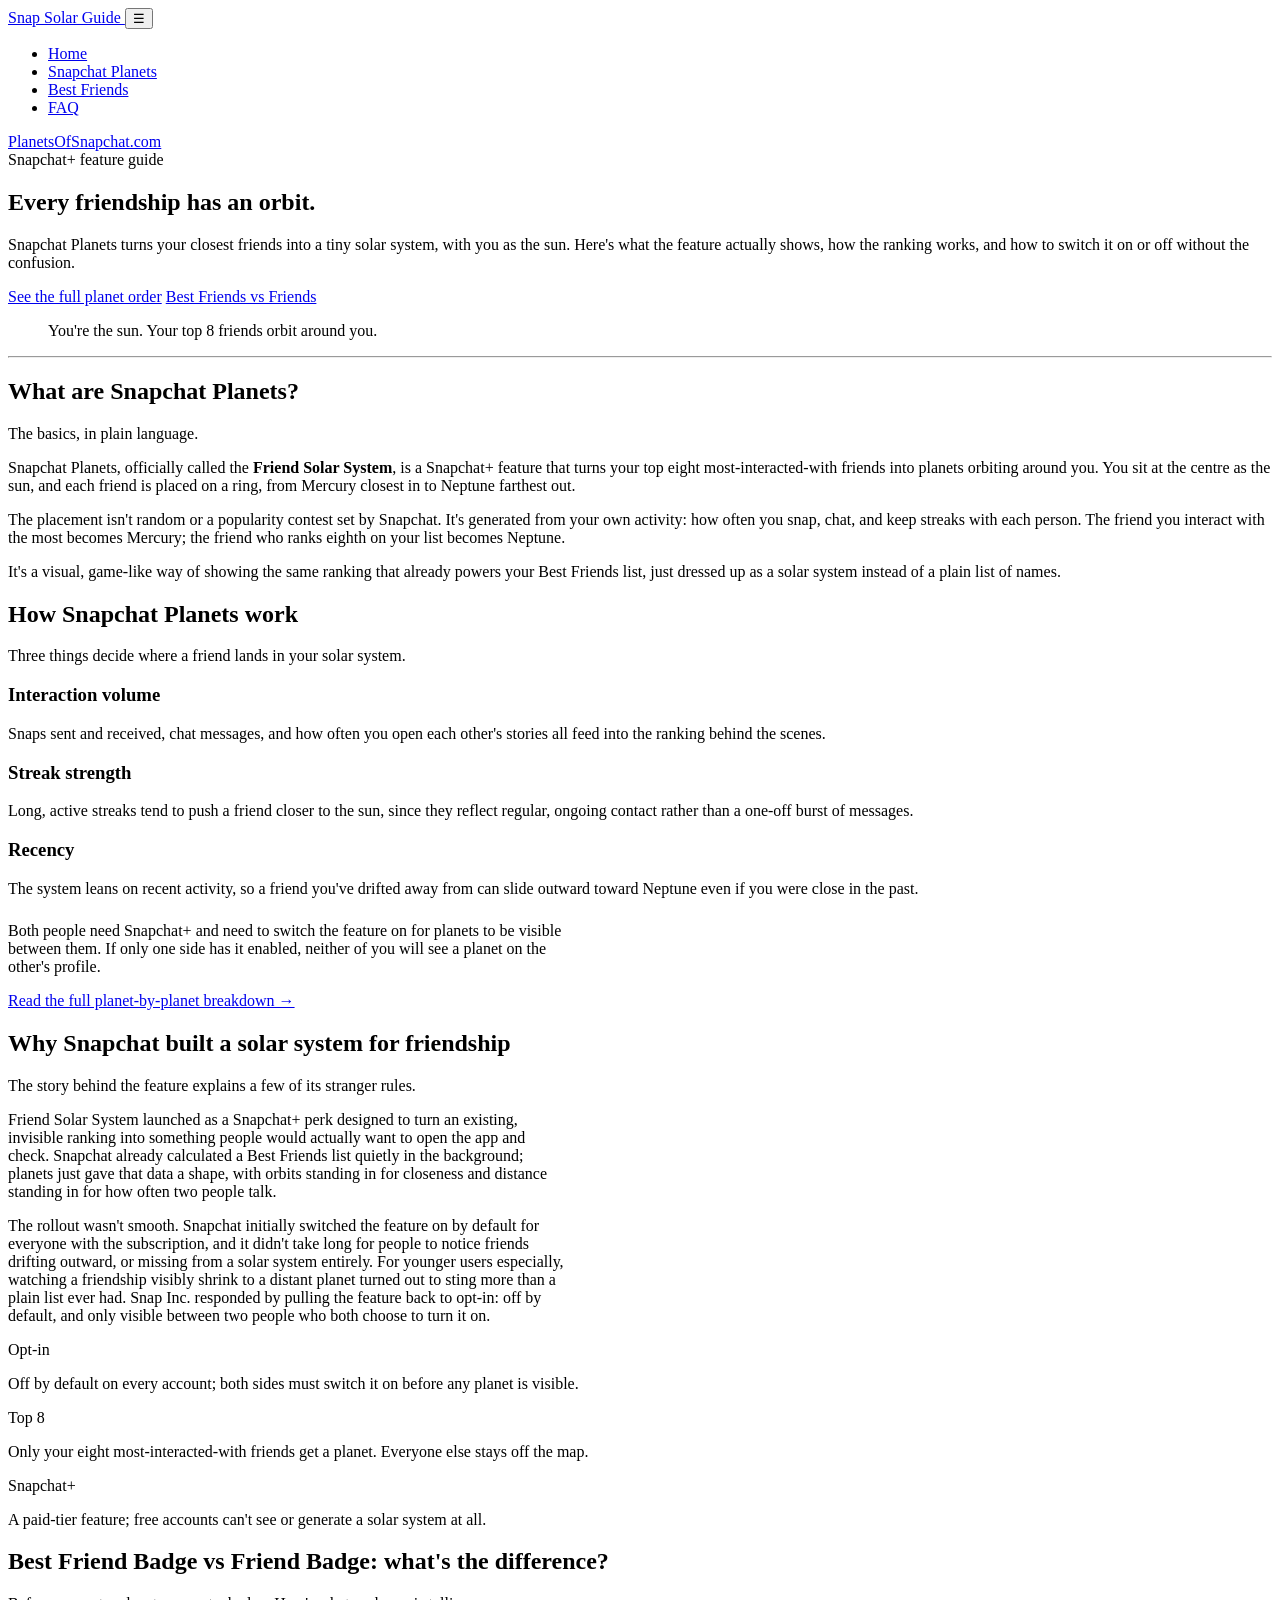
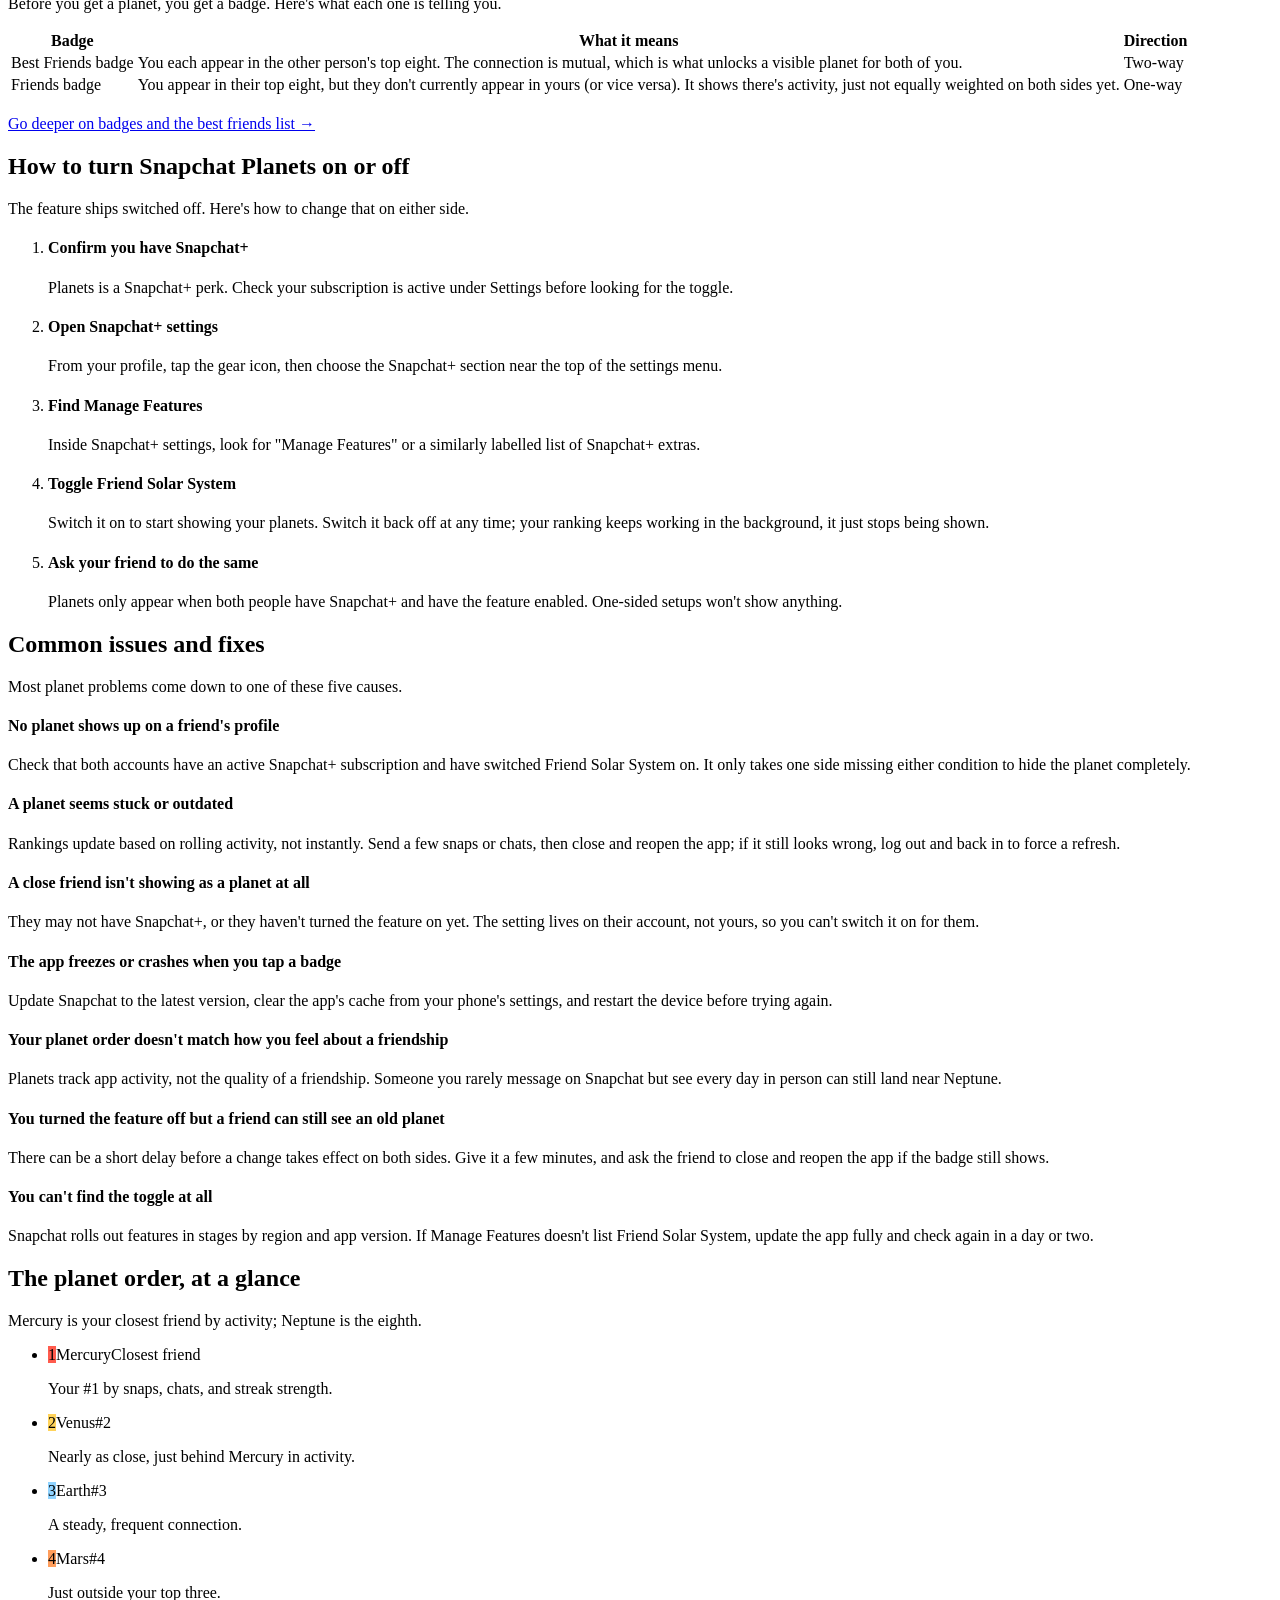
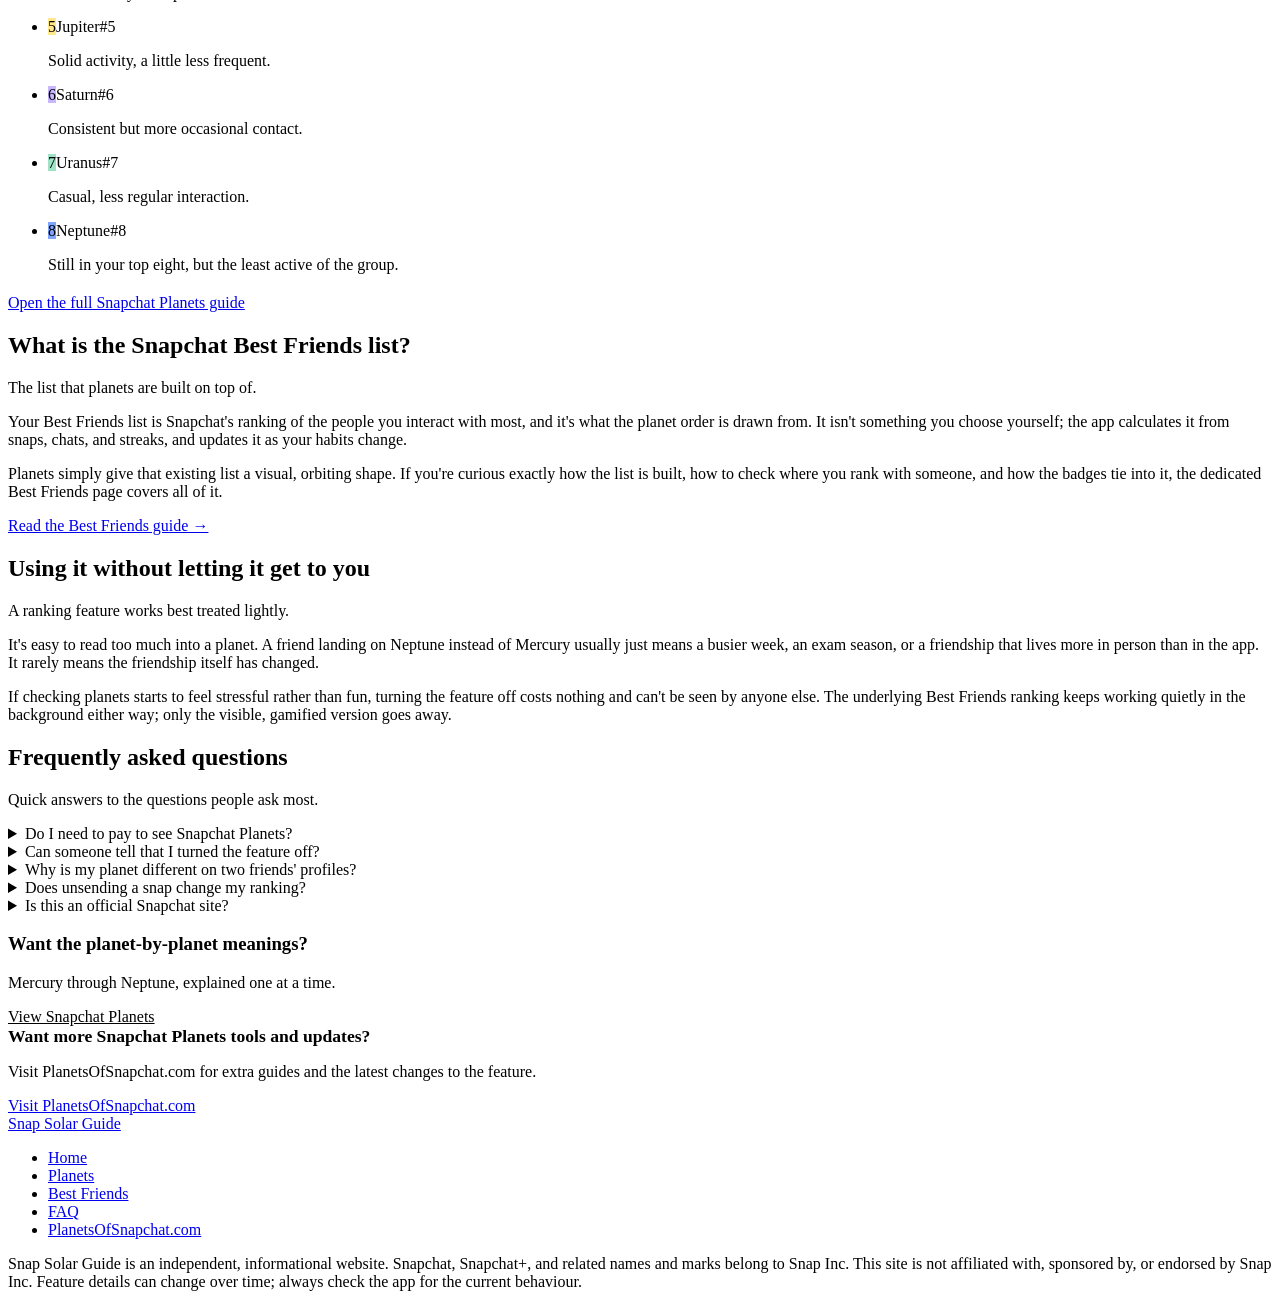
==== index.html @ f70069e1 "Add files via upload" ====
<!DOCTYPE html>
<html lang="en">
<head>
<meta charset="UTF-8">
<meta name="viewport" content="width=device-width, initial-scale=1.0">
<title>Snapchat Planets Explained — Order, Meaning &amp; How the Friend Solar System Works</title>
<meta name="description" content="A plain-language guide to Snapchat Planets: what the Friend Solar System is, how the planet order works, Best Friend vs Friend badges, and how to turn it on or off.">
<link rel="icon" href="data:,">
<link rel="preconnect" href="https://fonts.googleapis.com">
<link href="https://fonts.googleapis.com/css2?family=Baloo+2:wght@500;600;700;800&family=Inter:wght@400;500;600;700&display=swap" rel="stylesheet">
<link rel="stylesheet" href="css/style.css">
</head>
<body>

<header class="site-header">
  <nav class="nav">
    <a class="brand" href="index.html">
      <span class="brand-mark" aria-hidden="true"></span>
      Snap Solar Guide
    </a>
    <button class="nav-toggle" aria-label="Toggle navigation menu" aria-expanded="false">☰</button>
    <ul class="nav-links">
      <li><a href="index.html">Home</a></li>
      <li><a href="planets.html">Snapchat Planets</a></li>
      <li><a href="best-friends.html">Best Friends</a></li>
      <li><a href="index.html#faq">FAQ</a></li>
    </ul>
    <a class="site-link-pill" href="http://planetsofsnapchat.com/" target="_blank" rel="noopener">PlanetsOfSnapchat.com</a>
  </nav>
</header>

<main>

  <!-- HERO -->
  <section class="hero">
    <div class="wrap">
      <div>
        <span class="eyebrow-tag">Snapchat+ feature guide</span>
        <h1>Every friendship has an orbit.</h1>
        <p class="lede">Snapchat Planets turns your closest friends into a tiny solar system, with you as the sun. Here's what the feature actually shows, how the ranking works, and how to switch it on or off without the confusion.</p>
        <div class="hero-ctas">
          <a class="btn btn-primary" href="planets.html">See the full planet order</a>
          <a class="btn btn-ghost" href="best-friends.html">Best Friends vs Friends</a>
        </div>
      </div>
      <figure class="orbit-stage" aria-hidden="true">
        <div class="sun"></div>
        <div class="orbit-ring" style="width:30%; height:30%; animation-duration:6s;"><span class="planet" style="background:#ff5b4d; color:#ff5b4d;"></span></div>
        <div class="orbit-ring" style="width:41%; height:41%; animation-duration:8s;"><span class="planet" style="background:#ffd35b; color:#ffd35b;"></span></div>
        <div class="orbit-ring" style="width:52%; height:52%; animation-duration:11s;"><span class="planet" style="background:#8fd3ff; color:#8fd3ff;"></span></div>
        <div class="orbit-ring" style="width:63%; height:63%; animation-duration:14s;"><span class="planet" style="background:#ff9d5b; color:#ff9d5b;"></span></div>
        <div class="orbit-ring" style="width:74%; height:74%; animation-duration:17s;"><span class="planet" style="background:#ffe98a; color:#ffe98a;"></span></div>
        <div class="orbit-ring" style="width:85%; height:85%; animation-duration:20s;"><span class="planet" style="background:#c8b6ff; color:#c8b6ff;"></span></div>
        <div class="orbit-ring" style="width:94%; height:94%; animation-duration:23s;"><span class="planet" style="background:#9fe3c6; color:#9fe3c6;"></span></div>
        <div class="orbit-ring" style="width:100%; height:100%; animation-duration:26s;"><span class="planet" style="background:#7fa6ff; color:#7fa6ff;"></span></div>
        <figcaption>You're the sun. Your top 8 friends orbit around you.</figcaption>
      </figure>
    </div>
  </section>

  <hr class="divider">

  <!-- WHAT ARE SNAPCHAT PLANETS -->
  <section id="what">
    <div class="wrap two-col">
      <div class="section-head">
        <h2>What are Snapchat Planets?</h2>
        <p>The basics, in plain language.</p>
      </div>
      <div>
        <p>Snapchat Planets, officially called the <strong>Friend Solar System</strong>, is a Snapchat+ feature that turns your top eight most-interacted-with friends into planets orbiting around you. You sit at the centre as the sun, and each friend is placed on a ring, from Mercury closest in to Neptune farthest out.</p>
        <p>The placement isn't random or a popularity contest set by Snapchat. It's generated from your own activity: how often you snap, chat, and keep streaks with each person. The friend you interact with the most becomes Mercury; the friend who ranks eighth on your list becomes Neptune.</p>
        <p>It's a visual, game-like way of showing the same ranking that already powers your Best Friends list, just dressed up as a solar system instead of a plain list of names.</p>
      </div>
    </div>
  </section>

  <!-- HOW IT WORKS -->
  <section class="section-alt" id="how">
    <div class="wrap">
      <div class="section-head">
        <h2>How Snapchat Planets work</h2>
        <p>Three things decide where a friend lands in your solar system.</p>
      </div>
      <div class="card-grid">
        <div class="card">
          <h3>Interaction volume</h3>
          <p>Snaps sent and received, chat messages, and how often you open each other's stories all feed into the ranking behind the scenes.</p>
        </div>
        <div class="card">
          <h3>Streak strength</h3>
          <p>Long, active streaks tend to push a friend closer to the sun, since they reflect regular, ongoing contact rather than a one-off burst of messages.</p>
        </div>
        <div class="card">
          <h3>Recency</h3>
          <p>The system leans on recent activity, so a friend you've drifted away from can slide outward toward Neptune even if you were close in the past.</p>
        </div>
      </div>
      <p style="margin-top:24px; color:var(--ink-soft); max-width:70ch;">Both people need Snapchat+ and need to switch the feature on for planets to be visible between them. If only one side has it enabled, neither of you will see a planet on the other's profile.</p>
      <p><a class="btn btn-ghost" href="planets.html">Read the full planet-by-planet breakdown →</a></p>
    </div>
  </section>

  <!-- WHY IT EXISTS — dark section -->
  <section class="section-dark" id="why">
    <div class="wrap">
      <div class="section-head">
        <h2>Why Snapchat built a solar system for friendship</h2>
        <p>The story behind the feature explains a few of its stranger rules.</p>
      </div>
      <p style="max-width:70ch;">Friend Solar System launched as a Snapchat+ perk designed to turn an existing, invisible ranking into something people would actually want to open the app and check. Snapchat already calculated a Best Friends list quietly in the background; planets just gave that data a shape, with orbits standing in for closeness and distance standing in for how often two people talk.</p>
      <p style="max-width:70ch;">The rollout wasn't smooth. Snapchat initially switched the feature on by default for everyone with the subscription, and it didn't take long for people to notice friends drifting outward, or missing from a solar system entirely. For younger users especially, watching a friendship visibly shrink to a distant planet turned out to sting more than a plain list ever had. Snap Inc. responded by pulling the feature back to opt-in: off by default, and only visible between two people who both choose to turn it on.</p>
      <div class="stat-row">
        <div class="stat"><span class="stat-num">Opt-in</span><p>Off by default on every account; both sides must switch it on before any planet is visible.</p></div>
        <div class="stat"><span class="stat-num">Top 8</span><p>Only your eight most-interacted-with friends get a planet. Everyone else stays off the map.</p></div>
        <div class="stat"><span class="stat-num">Snapchat+</span><p>A paid-tier feature; free accounts can't see or generate a solar system at all.</p></div>
      </div>
    </div>
  </section>

  <!-- BEST FRIEND BADGE VS FRIEND BADGE -->
  <section id="badges">
    <div class="wrap">
      <div class="section-head">
        <h2>Best Friend Badge vs Friend Badge: what's the difference?</h2>
        <p>Before you get a planet, you get a badge. Here's what each one is telling you.</p>
      </div>
      <table class="badge-compare">
        <thead>
          <tr>
            <th>Badge</th>
            <th>What it means</th>
            <th>Direction</th>
          </tr>
        </thead>
        <tbody>
          <tr>
            <td>Best Friends badge</td>
            <td>You each appear in the other person's top eight. The connection is mutual, which is what unlocks a visible planet for both of you.</td>
            <td>Two-way</td>
          </tr>
          <tr>
            <td>Friends badge</td>
            <td>You appear in their top eight, but they don't currently appear in yours (or vice versa). It shows there's activity, just not equally weighted on both sides yet.</td>
            <td>One-way</td>
          </tr>
        </tbody>
      </table>
      <p style="margin-top:18px;"><a class="btn btn-ghost" href="best-friends.html">Go deeper on badges and the best friends list →</a></p>
    </div>
  </section>

  <!-- ENABLE / DISABLE -->
  <section class="section-alt" id="enable-disable">
    <div class="wrap">
      <div class="section-head">
        <h2>How to turn Snapchat Planets on or off</h2>
        <p>The feature ships switched off. Here's how to change that on either side.</p>
      </div>
      <ol class="steps">
        <li>
          <div>
            <h4>Confirm you have Snapchat+</h4>
            <p>Planets is a Snapchat+ perk. Check your subscription is active under Settings before looking for the toggle.</p>
          </div>
        </li>
        <li>
          <div>
            <h4>Open Snapchat+ settings</h4>
            <p>From your profile, tap the gear icon, then choose the Snapchat+ section near the top of the settings menu.</p>
          </div>
        </li>
        <li>
          <div>
            <h4>Find Manage Features</h4>
            <p>Inside Snapchat+ settings, look for "Manage Features" or a similarly labelled list of Snapchat+ extras.</p>
          </div>
        </li>
        <li>
          <div>
            <h4>Toggle Friend Solar System</h4>
            <p>Switch it on to start showing your planets. Switch it back off at any time; your ranking keeps working in the background, it just stops being shown.</p>
          </div>
        </li>
        <li>
          <div>
            <h4>Ask your friend to do the same</h4>
            <p>Planets only appear when both people have Snapchat+ and have the feature enabled. One-sided setups won't show anything.</p>
          </div>
        </li>
      </ol>
    </div>
  </section>

  <!-- COMMON ISSUES -->
  <section id="issues">
    <div class="wrap">
      <div class="section-head">
        <h2>Common issues and fixes</h2>
        <p>Most planet problems come down to one of these five causes.</p>
      </div>
      <div class="issue">
        <h4>No planet shows up on a friend's profile</h4>
        <p>Check that both accounts have an active Snapchat+ subscription and have switched Friend Solar System on. It only takes one side missing either condition to hide the planet completely.</p>
      </div>
      <div class="issue">
        <h4>A planet seems stuck or outdated</h4>
        <p>Rankings update based on rolling activity, not instantly. Send a few snaps or chats, then close and reopen the app; if it still looks wrong, log out and back in to force a refresh.</p>
      </div>
      <div class="issue">
        <h4>A close friend isn't showing as a planet at all</h4>
        <p>They may not have Snapchat+, or they haven't turned the feature on yet. The setting lives on their account, not yours, so you can't switch it on for them.</p>
      </div>
      <div class="issue">
        <h4>The app freezes or crashes when you tap a badge</h4>
        <p>Update Snapchat to the latest version, clear the app's cache from your phone's settings, and restart the device before trying again.</p>
      </div>
      <div class="issue">
        <h4>Your planet order doesn't match how you feel about a friendship</h4>
        <p>Planets track app activity, not the quality of a friendship. Someone you rarely message on Snapchat but see every day in person can still land near Neptune.</p>
      </div>
      <div class="issue">
        <h4>You turned the feature off but a friend can still see an old planet</h4>
        <p>There can be a short delay before a change takes effect on both sides. Give it a few minutes, and ask the friend to close and reopen the app if the badge still shows.</p>
      </div>
      <div class="issue">
        <h4>You can't find the toggle at all</h4>
        <p>Snapchat rolls out features in stages by region and app version. If Manage Features doesn't list Friend Solar System, update the app fully and check again in a day or two.</p>
      </div>
    </div>
  </section>

  <!-- QUICK PLANET ORDER -->
  <section class="section-alt" id="order">
    <div class="wrap">
      <div class="section-head">
        <h2>The planet order, at a glance</h2>
        <p>Mercury is your closest friend by activity; Neptune is the eighth.</p>
      </div>
      <ul class="orbit-list">
        <li><span class="planet-dot" style="background:#ff5b4d;">1</span><span class="planet-name">Mercury<span>Closest friend</span></span><p class="planet-text">Your #1 by snaps, chats, and streak strength.</p></li>
        <li><span class="planet-dot" style="background:#ffd35b;">2</span><span class="planet-name">Venus<span>#2</span></span><p class="planet-text">Nearly as close, just behind Mercury in activity.</p></li>
        <li><span class="planet-dot" style="background:#8fd3ff;">3</span><span class="planet-name">Earth<span>#3</span></span><p class="planet-text">A steady, frequent connection.</p></li>
        <li><span class="planet-dot" style="background:#ff9d5b;">4</span><span class="planet-name">Mars<span>#4</span></span><p class="planet-text">Just outside your top three.</p></li>
        <li><span class="planet-dot" style="background:#ffe98a;">5</span><span class="planet-name">Jupiter<span>#5</span></span><p class="planet-text">Solid activity, a little less frequent.</p></li>
        <li><span class="planet-dot" style="background:#c8b6ff;">6</span><span class="planet-name">Saturn<span>#6</span></span><p class="planet-text">Consistent but more occasional contact.</p></li>
        <li><span class="planet-dot" style="background:#9fe3c6;">7</span><span class="planet-name">Uranus<span>#7</span></span><p class="planet-text">Casual, less regular interaction.</p></li>
        <li><span class="planet-dot" style="background:#7fa6ff;">8</span><span class="planet-name">Neptune<span>#8</span></span><p class="planet-text">Still in your top eight, but the least active of the group.</p></li>
      </ul>
      <p style="margin-top:20px;"><a class="btn btn-primary" href="planets.html">Open the full Snapchat Planets guide</a></p>
    </div>
  </section>

  <!-- BEST FRIENDS LIST -->
  <section id="best-friends-list">
    <div class="wrap two-col">
      <div class="section-head">
        <h2>What is the Snapchat Best Friends list?</h2>
        <p>The list that planets are built on top of.</p>
      </div>
      <div>
        <p>Your Best Friends list is Snapchat's ranking of the people you interact with most, and it's what the planet order is drawn from. It isn't something you choose yourself; the app calculates it from snaps, chats, and streaks, and updates it as your habits change.</p>
        <p>Planets simply give that existing list a visual, orbiting shape. If you're curious exactly how the list is built, how to check where you rank with someone, and how the badges tie into it, the dedicated Best Friends page covers all of it.</p>
        <p><a class="btn btn-ghost" href="best-friends.html">Read the Best Friends guide →</a></p>
      </div>
    </div>
  </section>

  <!-- PRIVACY & WELLBEING — dark section -->
  <section class="section-dark" id="wellbeing">
    <div class="wrap two-col">
      <div class="section-head">
        <h2>Using it without letting it get to you</h2>
        <p>A ranking feature works best treated lightly.</p>
      </div>
      <div>
        <p>It's easy to read too much into a planet. A friend landing on Neptune instead of Mercury usually just means a busier week, an exam season, or a friendship that lives more in person than in the app. It rarely means the friendship itself has changed.</p>
        <p>If checking planets starts to feel stressful rather than fun, turning the feature off costs nothing and can't be seen by anyone else. The underlying Best Friends ranking keeps working quietly in the background either way; only the visible, gamified version goes away.</p>
      </div>
    </div>
  </section>

  <!-- FAQ -->
  <section class="section-alt" id="faq">
    <div class="wrap">
      <div class="section-head">
        <h2>Frequently asked questions</h2>
        <p>Quick answers to the questions people ask most.</p>
      </div>
      <div class="faq">
        <details>
          <summary>Do I need to pay to see Snapchat Planets?</summary>
          <p>Yes. Friend Solar System is part of Snapchat+, the paid subscription tier, and both people in a friendship need it active to see each other's planets.</p>
        </details>
        <details>
          <summary>Can someone tell that I turned the feature off?</summary>
          <p>No. Switching Friend Solar System off simply stops planets from being shown; it doesn't send a notification to anyone.</p>
        </details>
        <details>
          <summary>Why is my planet different on two friends' profiles?</summary>
          <p>Each person has their own solar system based on their own interactions. You might be Mercury to one friend and Saturn to another, depending on how much you interact with each of them individually.</p>
        </details>
        <details>
          <summary>Does unsending a snap change my ranking?</summary>
          <p>The activity behind the scenes is based on genuine interaction over time, so occasional deletions have little effect on a well-established ranking.</p>
        </details>
        <details>
          <summary>Is this an official Snapchat site?</summary>
          <p>No. This is an independent, informational guide and isn't affiliated with or endorsed by Snap Inc.</p>
        </details>
      </div>
    </div>
  </section>

  <!-- CTA -->
  <section id="cta">
    <div class="wrap">
      <div class="cta-band">
        <div>
          <h3>Want the planet-by-planet meanings?</h3>
          <p>Mercury through Neptune, explained one at a time.</p>
        </div>
        <a class="btn" style="background:var(--ink); color:var(--white); border-color:var(--ink);" href="planets.html">View Snapchat Planets</a>
      </div>
    </div>
  </section>

  <!-- EXTERNAL SITE -->
  <section class="section-dark" id="more">
    <div class="wrap">
      <div class="external-callout">
        <div>
          <h3 style="margin:0 0 6px; font-size:1.1rem;">Want more Snapchat Planets tools and updates?</h3>
          <p>Visit PlanetsOfSnapchat.com for extra guides and the latest changes to the feature.</p>
        </div>
        <a class="btn-external" href="http://planetsofsnapchat.com/" target="_blank" rel="noopener">Visit PlanetsOfSnapchat.com</a>
      </div>
    </div>
  </section>

</main>

<footer class="site-footer">
  <div class="wrap">
    <div class="footer-grid">
      <a class="brand" href="index.html">
        <span class="brand-mark" aria-hidden="true"></span>
        Snap Solar Guide
      </a>
      <nav aria-label="Footer">
        <ul>
          <li><a href="index.html">Home</a></li>
          <li><a href="planets.html">Planets</a></li>
          <li><a href="best-friends.html">Best Friends</a></li>
          <li><a href="index.html#faq">FAQ</a></li>
          <li><a href="http://planetsofsnapchat.com/" target="_blank" rel="noopener">PlanetsOfSnapchat.com</a></li>
        </ul>
      </nav>
    </div>
    <p class="footer-note">Snap Solar Guide is an independent, informational website. Snapchat, Snapchat+, and related names and marks belong to Snap Inc. This site is not affiliated with, sponsored by, or endorsed by Snap Inc. Feature details can change over time; always check the app for the current behaviour.</p>
  </div>
</footer>

<script src="js/script.js"></script>
</body>
</html>
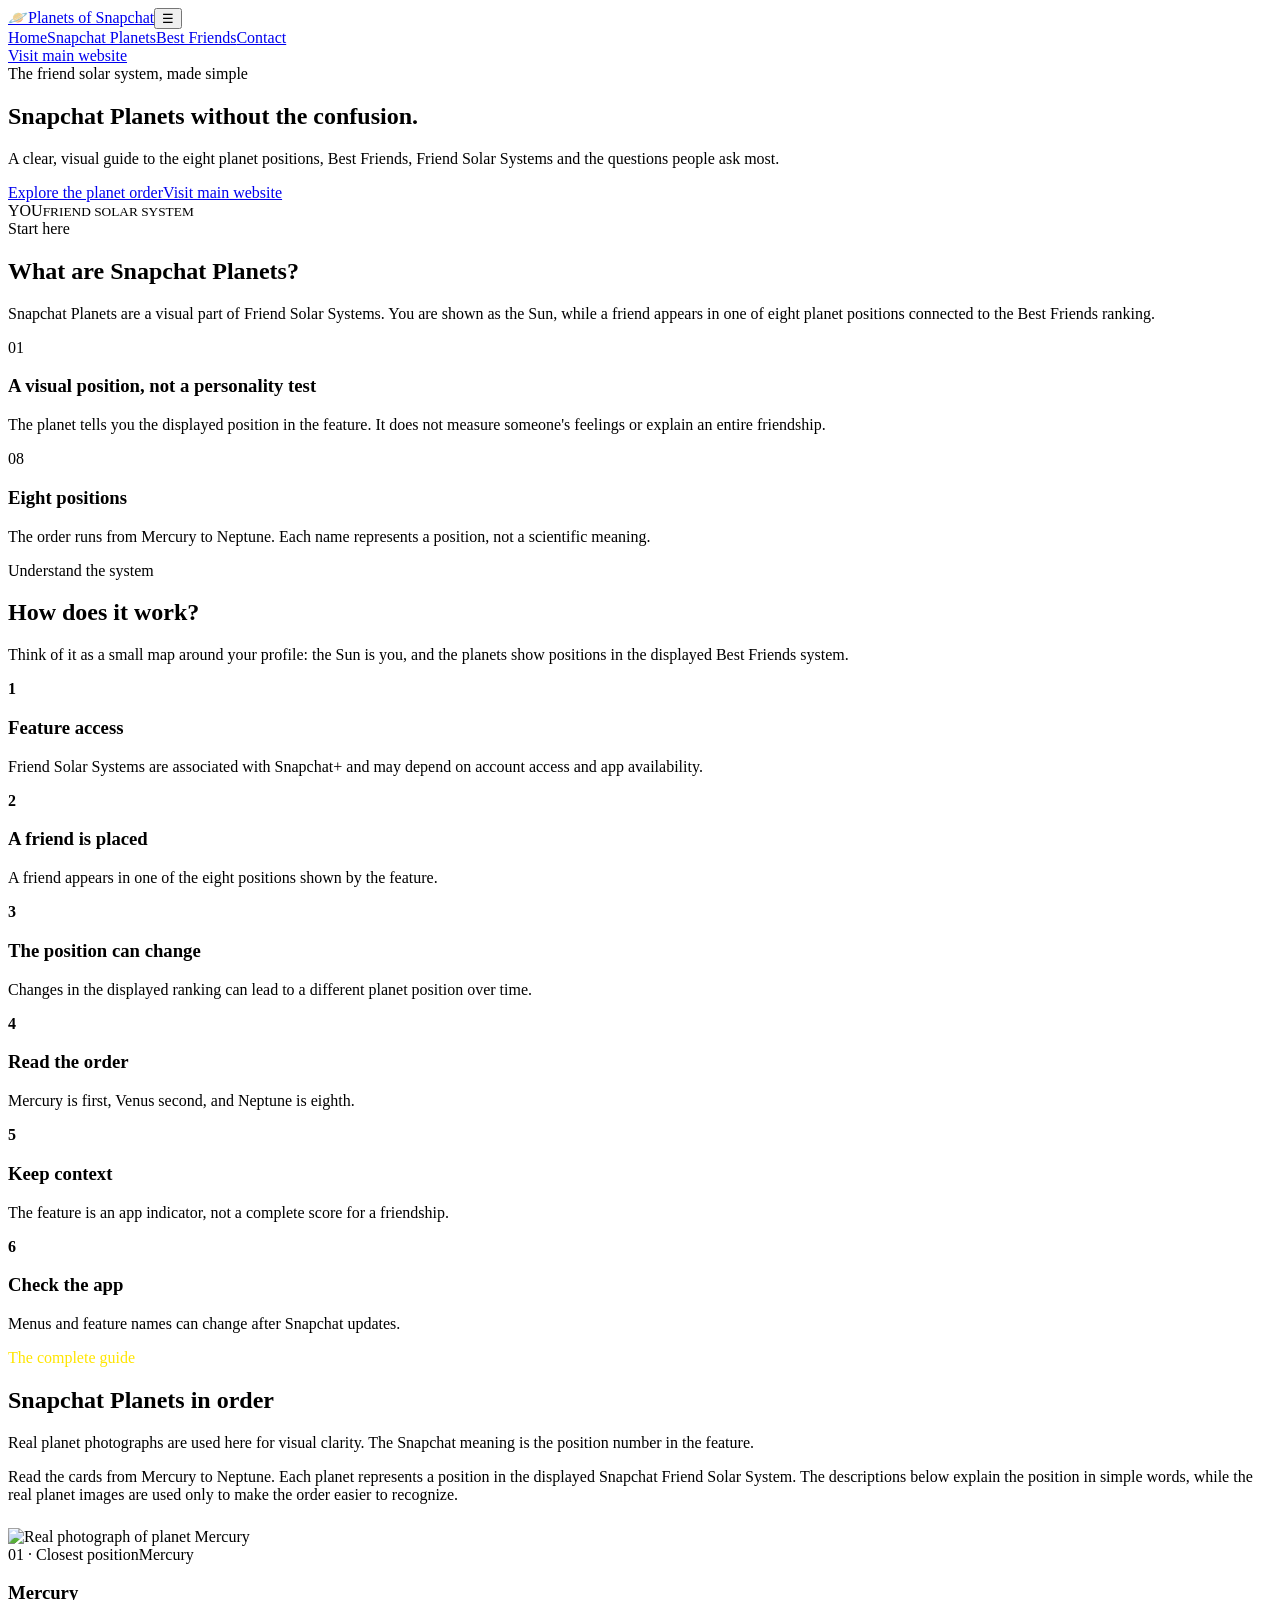
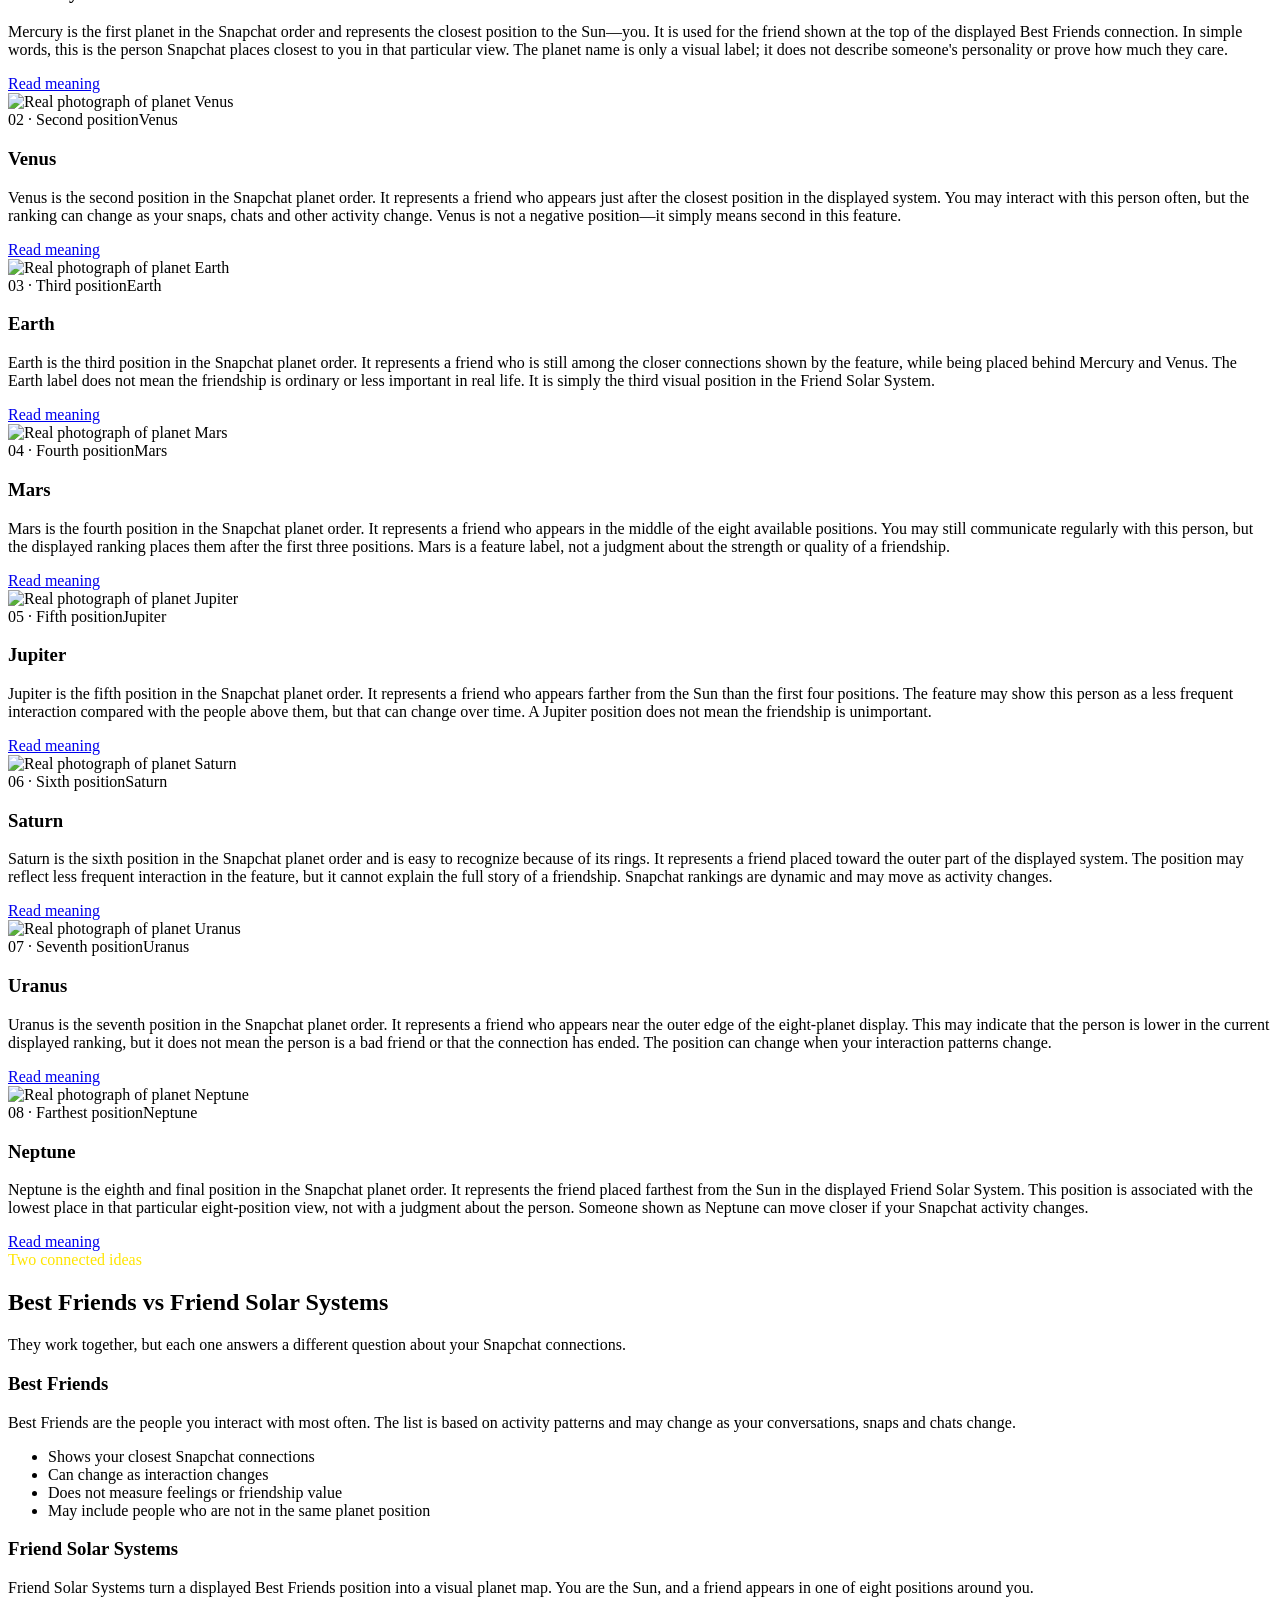
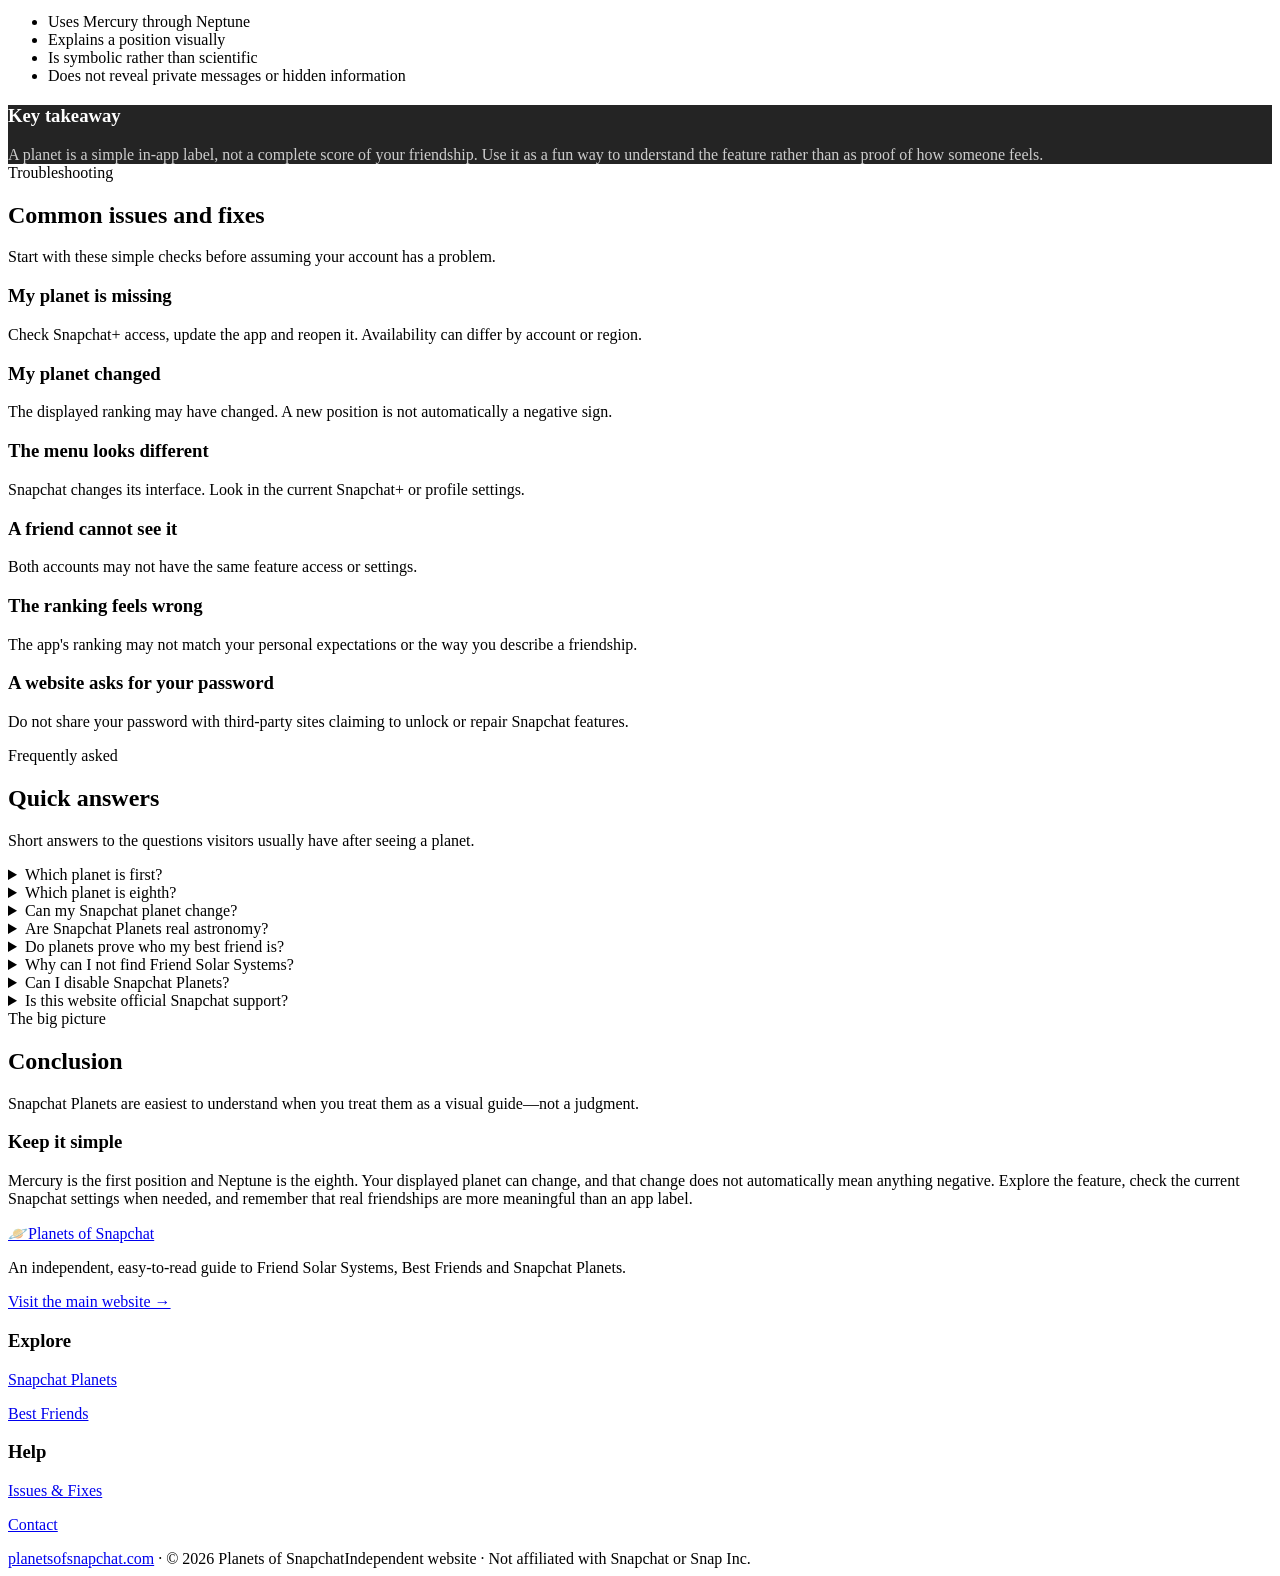
==== commit 165ef411: "Add files via upload" ====
--- a/index.html
+++ b/index.html
@@ -1,366 +1,7 @@
-<!DOCTYPE html>
-<html lang="en">
-<head>
-<meta charset="UTF-8">
-<meta name="viewport" content="width=device-width, initial-scale=1.0">
-<title>Snapchat Planets Explained — Order, Meaning &amp; How the Friend Solar System Works</title>
-<meta name="description" content="A plain-language guide to Snapchat Planets: what the Friend Solar System is, how the planet order works, Best Friend vs Friend badges, and how to turn it on or off.">
-<link rel="icon" href="data:,">
-<link rel="preconnect" href="https://fonts.googleapis.com">
-<link href="https://fonts.googleapis.com/css2?family=Baloo+2:wght@500;600;700;800&family=Inter:wght@400;500;600;700&display=swap" rel="stylesheet">
-<link rel="stylesheet" href="css/style.css">
-</head>
-<body>
-
-<header class="site-header">
-  <nav class="nav">
-    <a class="brand" href="index.html">
-      <span class="brand-mark" aria-hidden="true"></span>
-      Snap Solar Guide
-    </a>
-    <button class="nav-toggle" aria-label="Toggle navigation menu" aria-expanded="false">☰</button>
-    <ul class="nav-links">
-      <li><a href="index.html">Home</a></li>
-      <li><a href="planets.html">Snapchat Planets</a></li>
-      <li><a href="best-friends.html">Best Friends</a></li>
-      <li><a href="index.html#faq">FAQ</a></li>
-    </ul>
-    <a class="site-link-pill" href="http://planetsofsnapchat.com/" target="_blank" rel="noopener">PlanetsOfSnapchat.com</a>
-  </nav>
-</header>
-
-<main>
-
-  <!-- HERO -->
-  <section class="hero">
-    <div class="wrap">
-      <div>
-        <span class="eyebrow-tag">Snapchat+ feature guide</span>
-        <h1>Every friendship has an orbit.</h1>
-        <p class="lede">Snapchat Planets turns your closest friends into a tiny solar system, with you as the sun. Here's what the feature actually shows, how the ranking works, and how to switch it on or off without the confusion.</p>
-        <div class="hero-ctas">
-          <a class="btn btn-primary" href="planets.html">See the full planet order</a>
-          <a class="btn btn-ghost" href="best-friends.html">Best Friends vs Friends</a>
-        </div>
-      </div>
-      <figure class="orbit-stage" aria-hidden="true">
-        <div class="sun"></div>
-        <div class="orbit-ring" style="width:30%; height:30%; animation-duration:6s;"><span class="planet" style="background:#ff5b4d; color:#ff5b4d;"></span></div>
-        <div class="orbit-ring" style="width:41%; height:41%; animation-duration:8s;"><span class="planet" style="background:#ffd35b; color:#ffd35b;"></span></div>
-        <div class="orbit-ring" style="width:52%; height:52%; animation-duration:11s;"><span class="planet" style="background:#8fd3ff; color:#8fd3ff;"></span></div>
-        <div class="orbit-ring" style="width:63%; height:63%; animation-duration:14s;"><span class="planet" style="background:#ff9d5b; color:#ff9d5b;"></span></div>
-        <div class="orbit-ring" style="width:74%; height:74%; animation-duration:17s;"><span class="planet" style="background:#ffe98a; color:#ffe98a;"></span></div>
-        <div class="orbit-ring" style="width:85%; height:85%; animation-duration:20s;"><span class="planet" style="background:#c8b6ff; color:#c8b6ff;"></span></div>
-        <div class="orbit-ring" style="width:94%; height:94%; animation-duration:23s;"><span class="planet" style="background:#9fe3c6; color:#9fe3c6;"></span></div>
-        <div class="orbit-ring" style="width:100%; height:100%; animation-duration:26s;"><span class="planet" style="background:#7fa6ff; color:#7fa6ff;"></span></div>
-        <figcaption>You're the sun. Your top 8 friends orbit around you.</figcaption>
-      </figure>
-    </div>
-  </section>
-
-  <hr class="divider">
-
-  <!-- WHAT ARE SNAPCHAT PLANETS -->
-  <section id="what">
-    <div class="wrap two-col">
-      <div class="section-head">
-        <h2>What are Snapchat Planets?</h2>
-        <p>The basics, in plain language.</p>
-      </div>
-      <div>
-        <p>Snapchat Planets, officially called the <strong>Friend Solar System</strong>, is a Snapchat+ feature that turns your top eight most-interacted-with friends into planets orbiting around you. You sit at the centre as the sun, and each friend is placed on a ring, from Mercury closest in to Neptune farthest out.</p>
-        <p>The placement isn't random or a popularity contest set by Snapchat. It's generated from your own activity: how often you snap, chat, and keep streaks with each person. The friend you interact with the most becomes Mercury; the friend who ranks eighth on your list becomes Neptune.</p>
-        <p>It's a visual, game-like way of showing the same ranking that already powers your Best Friends list, just dressed up as a solar system instead of a plain list of names.</p>
-      </div>
-    </div>
-  </section>
-
-  <!-- HOW IT WORKS -->
-  <section class="section-alt" id="how">
-    <div class="wrap">
-      <div class="section-head">
-        <h2>How Snapchat Planets work</h2>
-        <p>Three things decide where a friend lands in your solar system.</p>
-      </div>
-      <div class="card-grid">
-        <div class="card">
-          <h3>Interaction volume</h3>
-          <p>Snaps sent and received, chat messages, and how often you open each other's stories all feed into the ranking behind the scenes.</p>
-        </div>
-        <div class="card">
-          <h3>Streak strength</h3>
-          <p>Long, active streaks tend to push a friend closer to the sun, since they reflect regular, ongoing contact rather than a one-off burst of messages.</p>
-        </div>
-        <div class="card">
-          <h3>Recency</h3>
-          <p>The system leans on recent activity, so a friend you've drifted away from can slide outward toward Neptune even if you were close in the past.</p>
-        </div>
-      </div>
-      <p style="margin-top:24px; color:var(--ink-soft); max-width:70ch;">Both people need Snapchat+ and need to switch the feature on for planets to be visible between them. If only one side has it enabled, neither of you will see a planet on the other's profile.</p>
-      <p><a class="btn btn-ghost" href="planets.html">Read the full planet-by-planet breakdown →</a></p>
-    </div>
-  </section>
-
-  <!-- WHY IT EXISTS — dark section -->
-  <section class="section-dark" id="why">
-    <div class="wrap">
-      <div class="section-head">
-        <h2>Why Snapchat built a solar system for friendship</h2>
-        <p>The story behind the feature explains a few of its stranger rules.</p>
-      </div>
-      <p style="max-width:70ch;">Friend Solar System launched as a Snapchat+ perk designed to turn an existing, invisible ranking into something people would actually want to open the app and check. Snapchat already calculated a Best Friends list quietly in the background; planets just gave that data a shape, with orbits standing in for closeness and distance standing in for how often two people talk.</p>
-      <p style="max-width:70ch;">The rollout wasn't smooth. Snapchat initially switched the feature on by default for everyone with the subscription, and it didn't take long for people to notice friends drifting outward, or missing from a solar system entirely. For younger users especially, watching a friendship visibly shrink to a distant planet turned out to sting more than a plain list ever had. Snap Inc. responded by pulling the feature back to opt-in: off by default, and only visible between two people who both choose to turn it on.</p>
-      <div class="stat-row">
-        <div class="stat"><span class="stat-num">Opt-in</span><p>Off by default on every account; both sides must switch it on before any planet is visible.</p></div>
-        <div class="stat"><span class="stat-num">Top 8</span><p>Only your eight most-interacted-with friends get a planet. Everyone else stays off the map.</p></div>
-        <div class="stat"><span class="stat-num">Snapchat+</span><p>A paid-tier feature; free accounts can't see or generate a solar system at all.</p></div>
-      </div>
-    </div>
-  </section>
-
-  <!-- BEST FRIEND BADGE VS FRIEND BADGE -->
-  <section id="badges">
-    <div class="wrap">
-      <div class="section-head">
-        <h2>Best Friend Badge vs Friend Badge: what's the difference?</h2>
-        <p>Before you get a planet, you get a badge. Here's what each one is telling you.</p>
-      </div>
-      <table class="badge-compare">
-        <thead>
-          <tr>
-            <th>Badge</th>
-            <th>What it means</th>
-            <th>Direction</th>
-          </tr>
-        </thead>
-        <tbody>
-          <tr>
-            <td>Best Friends badge</td>
-            <td>You each appear in the other person's top eight. The connection is mutual, which is what unlocks a visible planet for both of you.</td>
-            <td>Two-way</td>
-          </tr>
-          <tr>
-            <td>Friends badge</td>
-            <td>You appear in their top eight, but they don't currently appear in yours (or vice versa). It shows there's activity, just not equally weighted on both sides yet.</td>
-            <td>One-way</td>
-          </tr>
-        </tbody>
-      </table>
-      <p style="margin-top:18px;"><a class="btn btn-ghost" href="best-friends.html">Go deeper on badges and the best friends list →</a></p>
-    </div>
-  </section>
-
-  <!-- ENABLE / DISABLE -->
-  <section class="section-alt" id="enable-disable">
-    <div class="wrap">
-      <div class="section-head">
-        <h2>How to turn Snapchat Planets on or off</h2>
-        <p>The feature ships switched off. Here's how to change that on either side.</p>
-      </div>
-      <ol class="steps">
-        <li>
-          <div>
-            <h4>Confirm you have Snapchat+</h4>
-            <p>Planets is a Snapchat+ perk. Check your subscription is active under Settings before looking for the toggle.</p>
-          </div>
-        </li>
-        <li>
-          <div>
-            <h4>Open Snapchat+ settings</h4>
-            <p>From your profile, tap the gear icon, then choose the Snapchat+ section near the top of the settings menu.</p>
-          </div>
-        </li>
-        <li>
-          <div>
-            <h4>Find Manage Features</h4>
-            <p>Inside Snapchat+ settings, look for "Manage Features" or a similarly labelled list of Snapchat+ extras.</p>
-          </div>
-        </li>
-        <li>
-          <div>
-            <h4>Toggle Friend Solar System</h4>
-            <p>Switch it on to start showing your planets. Switch it back off at any time; your ranking keeps working in the background, it just stops being shown.</p>
-          </div>
-        </li>
-        <li>
-          <div>
-            <h4>Ask your friend to do the same</h4>
-            <p>Planets only appear when both people have Snapchat+ and have the feature enabled. One-sided setups won't show anything.</p>
-          </div>
-        </li>
-      </ol>
-    </div>
-  </section>
-
-  <!-- COMMON ISSUES -->
-  <section id="issues">
-    <div class="wrap">
-      <div class="section-head">
-        <h2>Common issues and fixes</h2>
-        <p>Most planet problems come down to one of these five causes.</p>
-      </div>
-      <div class="issue">
-        <h4>No planet shows up on a friend's profile</h4>
-        <p>Check that both accounts have an active Snapchat+ subscription and have switched Friend Solar System on. It only takes one side missing either condition to hide the planet completely.</p>
-      </div>
-      <div class="issue">
-        <h4>A planet seems stuck or outdated</h4>
-        <p>Rankings update based on rolling activity, not instantly. Send a few snaps or chats, then close and reopen the app; if it still looks wrong, log out and back in to force a refresh.</p>
-      </div>
-      <div class="issue">
-        <h4>A close friend isn't showing as a planet at all</h4>
-        <p>They may not have Snapchat+, or they haven't turned the feature on yet. The setting lives on their account, not yours, so you can't switch it on for them.</p>
-      </div>
-      <div class="issue">
-        <h4>The app freezes or crashes when you tap a badge</h4>
-        <p>Update Snapchat to the latest version, clear the app's cache from your phone's settings, and restart the device before trying again.</p>
-      </div>
-      <div class="issue">
-        <h4>Your planet order doesn't match how you feel about a friendship</h4>
-        <p>Planets track app activity, not the quality of a friendship. Someone you rarely message on Snapchat but see every day in person can still land near Neptune.</p>
-      </div>
-      <div class="issue">
-        <h4>You turned the feature off but a friend can still see an old planet</h4>
-        <p>There can be a short delay before a change takes effect on both sides. Give it a few minutes, and ask the friend to close and reopen the app if the badge still shows.</p>
-      </div>
-      <div class="issue">
-        <h4>You can't find the toggle at all</h4>
-        <p>Snapchat rolls out features in stages by region and app version. If Manage Features doesn't list Friend Solar System, update the app fully and check again in a day or two.</p>
-      </div>
-    </div>
-  </section>
-
-  <!-- QUICK PLANET ORDER -->
-  <section class="section-alt" id="order">
-    <div class="wrap">
-      <div class="section-head">
-        <h2>The planet order, at a glance</h2>
-        <p>Mercury is your closest friend by activity; Neptune is the eighth.</p>
-      </div>
-      <ul class="orbit-list">
-        <li><span class="planet-dot" style="background:#ff5b4d;">1</span><span class="planet-name">Mercury<span>Closest friend</span></span><p class="planet-text">Your #1 by snaps, chats, and streak strength.</p></li>
-        <li><span class="planet-dot" style="background:#ffd35b;">2</span><span class="planet-name">Venus<span>#2</span></span><p class="planet-text">Nearly as close, just behind Mercury in activity.</p></li>
-        <li><span class="planet-dot" style="background:#8fd3ff;">3</span><span class="planet-name">Earth<span>#3</span></span><p class="planet-text">A steady, frequent connection.</p></li>
-        <li><span class="planet-dot" style="background:#ff9d5b;">4</span><span class="planet-name">Mars<span>#4</span></span><p class="planet-text">Just outside your top three.</p></li>
-        <li><span class="planet-dot" style="background:#ffe98a;">5</span><span class="planet-name">Jupiter<span>#5</span></span><p class="planet-text">Solid activity, a little less frequent.</p></li>
-        <li><span class="planet-dot" style="background:#c8b6ff;">6</span><span class="planet-name">Saturn<span>#6</span></span><p class="planet-text">Consistent but more occasional contact.</p></li>
-        <li><span class="planet-dot" style="background:#9fe3c6;">7</span><span class="planet-name">Uranus<span>#7</span></span><p class="planet-text">Casual, less regular interaction.</p></li>
-        <li><span class="planet-dot" style="background:#7fa6ff;">8</span><span class="planet-name">Neptune<span>#8</span></span><p class="planet-text">Still in your top eight, but the least active of the group.</p></li>
-      </ul>
-      <p style="margin-top:20px;"><a class="btn btn-primary" href="planets.html">Open the full Snapchat Planets guide</a></p>
-    </div>
-  </section>
-
-  <!-- BEST FRIENDS LIST -->
-  <section id="best-friends-list">
-    <div class="wrap two-col">
-      <div class="section-head">
-        <h2>What is the Snapchat Best Friends list?</h2>
-        <p>The list that planets are built on top of.</p>
-      </div>
-      <div>
-        <p>Your Best Friends list is Snapchat's ranking of the people you interact with most, and it's what the planet order is drawn from. It isn't something you choose yourself; the app calculates it from snaps, chats, and streaks, and updates it as your habits change.</p>
-        <p>Planets simply give that existing list a visual, orbiting shape. If you're curious exactly how the list is built, how to check where you rank with someone, and how the badges tie into it, the dedicated Best Friends page covers all of it.</p>
-        <p><a class="btn btn-ghost" href="best-friends.html">Read the Best Friends guide →</a></p>
-      </div>
-    </div>
-  </section>
-
-  <!-- PRIVACY & WELLBEING — dark section -->
-  <section class="section-dark" id="wellbeing">
-    <div class="wrap two-col">
-      <div class="section-head">
-        <h2>Using it without letting it get to you</h2>
-        <p>A ranking feature works best treated lightly.</p>
-      </div>
-      <div>
-        <p>It's easy to read too much into a planet. A friend landing on Neptune instead of Mercury usually just means a busier week, an exam season, or a friendship that lives more in person than in the app. It rarely means the friendship itself has changed.</p>
-        <p>If checking planets starts to feel stressful rather than fun, turning the feature off costs nothing and can't be seen by anyone else. The underlying Best Friends ranking keeps working quietly in the background either way; only the visible, gamified version goes away.</p>
-      </div>
-    </div>
-  </section>
-
-  <!-- FAQ -->
-  <section class="section-alt" id="faq">
-    <div class="wrap">
-      <div class="section-head">
-        <h2>Frequently asked questions</h2>
-        <p>Quick answers to the questions people ask most.</p>
-      </div>
-      <div class="faq">
-        <details>
-          <summary>Do I need to pay to see Snapchat Planets?</summary>
-          <p>Yes. Friend Solar System is part of Snapchat+, the paid subscription tier, and both people in a friendship need it active to see each other's planets.</p>
-        </details>
-        <details>
-          <summary>Can someone tell that I turned the feature off?</summary>
-          <p>No. Switching Friend Solar System off simply stops planets from being shown; it doesn't send a notification to anyone.</p>
-        </details>
-        <details>
-          <summary>Why is my planet different on two friends' profiles?</summary>
-          <p>Each person has their own solar system based on their own interactions. You might be Mercury to one friend and Saturn to another, depending on how much you interact with each of them individually.</p>
-        </details>
-        <details>
-          <summary>Does unsending a snap change my ranking?</summary>
-          <p>The activity behind the scenes is based on genuine interaction over time, so occasional deletions have little effect on a well-established ranking.</p>
-        </details>
-        <details>
-          <summary>Is this an official Snapchat site?</summary>
-          <p>No. This is an independent, informational guide and isn't affiliated with or endorsed by Snap Inc.</p>
-        </details>
-      </div>
-    </div>
-  </section>
-
-  <!-- CTA -->
-  <section id="cta">
-    <div class="wrap">
-      <div class="cta-band">
-        <div>
-          <h3>Want the planet-by-planet meanings?</h3>
-          <p>Mercury through Neptune, explained one at a time.</p>
-        </div>
-        <a class="btn" style="background:var(--ink); color:var(--white); border-color:var(--ink);" href="planets.html">View Snapchat Planets</a>
-      </div>
-    </div>
-  </section>
-
-  <!-- EXTERNAL SITE -->
-  <section class="section-dark" id="more">
-    <div class="wrap">
-      <div class="external-callout">
-        <div>
-          <h3 style="margin:0 0 6px; font-size:1.1rem;">Want more Snapchat Planets tools and updates?</h3>
-          <p>Visit PlanetsOfSnapchat.com for extra guides and the latest changes to the feature.</p>
-        </div>
-        <a class="btn-external" href="http://planetsofsnapchat.com/" target="_blank" rel="noopener">Visit PlanetsOfSnapchat.com</a>
-      </div>
-    </div>
-  </section>
-
-</main>
-
-<footer class="site-footer">
-  <div class="wrap">
-    <div class="footer-grid">
-      <a class="brand" href="index.html">
-        <span class="brand-mark" aria-hidden="true"></span>
-        Snap Solar Guide
-      </a>
-      <nav aria-label="Footer">
-        <ul>
-          <li><a href="index.html">Home</a></li>
-          <li><a href="planets.html">Planets</a></li>
-          <li><a href="best-friends.html">Best Friends</a></li>
-          <li><a href="index.html#faq">FAQ</a></li>
-          <li><a href="http://planetsofsnapchat.com/" target="_blank" rel="noopener">PlanetsOfSnapchat.com</a></li>
-        </ul>
-      </nav>
-    </div>
-    <p class="footer-note">Snap Solar Guide is an independent, informational website. Snapchat, Snapchat+, and related names and marks belong to Snap Inc. This site is not affiliated with, sponsored by, or endorsed by Snap Inc. Feature details can change over time; always check the app for the current behaviour.</p>
-  </div>
-</footer>
-
-<script src="js/script.js"></script>
-</body>
-</html>
+<!doctype html><html lang="en"><head><meta charset="utf-8"><meta name="viewport" content="width=device-width,initial-scale=1"><title>Snapchat Planets Explained | Planets of Snapchat</title><meta name="description" content="A visual and detailed guide to Snapchat Planets, Best Friends, order and common issues."><link rel="stylesheet" href="assets/style.css"></head><body><header class="header"><div class="wrap nav"><a class="brand" href="index.html"><span class="brand-mark">🪐</span>Planets of Snapchat</a><button class="menu" aria-label="Open menu">☰</button><nav class="links"><a href="index.html">Home</a><a href="snapchat-planets.html">Snapchat Planets</a><a href="best-friends.html">Best Friends</a><a href="contact.html">Contact</a></nav><a class="btn yellow" href="http://planetsofsnapchat.com/" target="_blank" rel="noopener">Visit main website</a></div></header><main><section class="hero"><div class="wrap hero-grid"><div><span class="eyebrow">The friend solar system, made simple</span><h1>Snapchat Planets without the confusion.</h1><p class="lead">A clear, visual guide to the eight planet positions, Best Friends, Friend Solar Systems and the questions people ask most.</p><div class="actions"><a class="btn yellow" href="#order">Explore the planet order</a><a class="btn outline" href="http://planetsofsnapchat.com/" target="_blank" rel="noopener">Visit main website</a></div></div><div class="hero-visual"><div class="orbit o1"></div><div class="orbit o2"></div><div class="orbit o3"></div><div class="sun">YOU<small>FRIEND SOLAR SYSTEM</small></div><i class="orb one"></i><i class="orb two"></i><i class="orb three"></i><i class="orb four"></i></div></div></section>
+<section class="section"><div class="wrap"><div class="section-head"><div><span class="eyebrow">Start here</span><h2>What are Snapchat Planets?</h2></div><p>Snapchat Planets are a visual part of Friend Solar Systems. You are shown as the Sun, while a friend appears in one of eight planet positions connected to the Best Friends ranking.</p></div><div class="intro-grid"><article class="feature big"><span class="number">01</span><h3>A visual position, not a personality test</h3><p>The planet tells you the displayed position in the feature. It does not measure someone's feelings or explain an entire friendship.</p></article><article class="feature"><span class="number">08</span><h3>Eight positions</h3><p>The order runs from Mercury to Neptune. Each name represents a position, not a scientific meaning.</p></article></div></div></section>
+<section class="section soft"><div class="wrap"><div class="section-head"><div><span class="eyebrow">Understand the system</span><h2>How does it work?</h2></div><p>Think of it as a small map around your profile: the Sun is you, and the planets show positions in the displayed Best Friends system.</p></div><div class="steps"><div class="step"><b>1</b><h3>Feature access</h3><p>Friend Solar Systems are associated with Snapchat+ and may depend on account access and app availability.</p></div><div class="step"><b>2</b><h3>A friend is placed</h3><p>A friend appears in one of the eight positions shown by the feature.</p></div><div class="step"><b>3</b><h3>The position can change</h3><p>Changes in the displayed ranking can lead to a different planet position over time.</p></div><div class="step"><b>4</b><h3>Read the order</h3><p>Mercury is first, Venus second, and Neptune is eighth.</p></div><div class="step"><b>5</b><h3>Keep context</h3><p>The feature is an app indicator, not a complete score for a friendship.</p></div><div class="step"><b>6</b><h3>Check the app</h3><p>Menus and feature names can change after Snapchat updates.</p></div></div></div></section>
+<section class="section black" id="order"><div class="wrap"><div class="section-head"><div><span class="eyebrow" style="color:#ffe500">The complete guide</span><h2>Snapchat Planets in order</h2></div><p>Real planet photographs are used here for visual clarity. The Snapchat meaning is the position number in the feature.</p></div><div class="notice" style="margin-bottom:24px">Read the cards from Mercury to Neptune. Each planet represents a position in the displayed Snapchat Friend Solar System. The descriptions below explain the position in simple words, while the real planet images are used only to make the order easier to recognize.</div><div class="order"><article class="planet"><div class="planet-image"><img src="https://upload.wikimedia.org/wikipedia/commons/4/4a/Mercury_in_true_color.jpg" alt="Real photograph of planet Mercury" loading="eager"></div><div class="planet-body"><div class="planet-meta"><span>01 · Closest position</span><span>Mercury</span></div><h3>Mercury</h3><p>Mercury is the first planet in the Snapchat order and represents the closest position to the Sun—you. It is used for the friend shown at the top of the displayed Best Friends connection. In simple words, this is the person Snapchat places closest to you in that particular view. The planet name is only a visual label; it does not describe someone's personality or prove how much they care.</p><a href="snapchat-planets.html#mercury">Read meaning</a></div></article><article class="planet"><div class="planet-image"><img src="https://upload.wikimedia.org/wikipedia/commons/8/85/Venus_globe.jpg" alt="Real photograph of planet Venus" loading="eager"></div><div class="planet-body"><div class="planet-meta"><span>02 · Second position</span><span>Venus</span></div><h3>Venus</h3><p>Venus is the second position in the Snapchat planet order. It represents a friend who appears just after the closest position in the displayed system. You may interact with this person often, but the ranking can change as your snaps, chats and other activity change. Venus is not a negative position—it simply means second in this feature.</p><a href="snapchat-planets.html#venus">Read meaning</a></div></article><article class="planet"><div class="planet-image"><img src="https://upload.wikimedia.org/wikipedia/commons/9/97/The_Earth_seen_from_Apollo_17.jpg" alt="Real photograph of planet Earth" loading="eager"></div><div class="planet-body"><div class="planet-meta"><span>03 · Third position</span><span>Earth</span></div><h3>Earth</h3><p>Earth is the third position in the Snapchat planet order. It represents a friend who is still among the closer connections shown by the feature, while being placed behind Mercury and Venus. The Earth label does not mean the friendship is ordinary or less important in real life. It is simply the third visual position in the Friend Solar System.</p><a href="snapchat-planets.html#earth">Read meaning</a></div></article><article class="planet"><div class="planet-image"><img src="https://upload.wikimedia.org/wikipedia/commons/0/02/OSIRIS_Mars_true_color.jpg" alt="Real photograph of planet Mars" loading="eager"></div><div class="planet-body"><div class="planet-meta"><span>04 · Fourth position</span><span>Mars</span></div><h3>Mars</h3><p>Mars is the fourth position in the Snapchat planet order. It represents a friend who appears in the middle of the eight available positions. You may still communicate regularly with this person, but the displayed ranking places them after the first three positions. Mars is a feature label, not a judgment about the strength or quality of a friendship.</p><a href="snapchat-planets.html#mars">Read meaning</a></div></article><article class="planet"><div class="planet-image"><img src="https://upload.wikimedia.org/wikipedia/commons/e/e2/Jupiter.jpg" alt="Real photograph of planet Jupiter" loading="eager"></div><div class="planet-body"><div class="planet-meta"><span>05 · Fifth position</span><span>Jupiter</span></div><h3>Jupiter</h3><p>Jupiter is the fifth position in the Snapchat planet order. It represents a friend who appears farther from the Sun than the first four positions. The feature may show this person as a less frequent interaction compared with the people above them, but that can change over time. A Jupiter position does not mean the friendship is unimportant.</p><a href="snapchat-planets.html#jupiter">Read meaning</a></div></article><article class="planet"><div class="planet-image"><img src="https://upload.wikimedia.org/wikipedia/commons/c/c7/Saturn_during_Equinox.jpg" alt="Real photograph of planet Saturn" loading="eager"></div><div class="planet-body"><div class="planet-meta"><span>06 · Sixth position</span><span>Saturn</span></div><h3>Saturn</h3><p>Saturn is the sixth position in the Snapchat planet order and is easy to recognize because of its rings. It represents a friend placed toward the outer part of the displayed system. The position may reflect less frequent interaction in the feature, but it cannot explain the full story of a friendship. Snapchat rankings are dynamic and may move as activity changes.</p><a href="snapchat-planets.html#saturn">Read meaning</a></div></article><article class="planet"><div class="planet-image"><img src="https://upload.wikimedia.org/wikipedia/commons/3/3d/Uranus2.jpg" alt="Real photograph of planet Uranus" loading="eager"></div><div class="planet-body"><div class="planet-meta"><span>07 · Seventh position</span><span>Uranus</span></div><h3>Uranus</h3><p>Uranus is the seventh position in the Snapchat planet order. It represents a friend who appears near the outer edge of the eight-planet display. This may indicate that the person is lower in the current displayed ranking, but it does not mean the person is a bad friend or that the connection has ended. The position can change when your interaction patterns change.</p><a href="snapchat-planets.html#uranus">Read meaning</a></div></article><article class="planet"><div class="planet-image"><img src="https://upload.wikimedia.org/wikipedia/commons/5/56/Neptune_Full.jpg" alt="Real photograph of planet Neptune" loading="eager"></div><div class="planet-body"><div class="planet-meta"><span>08 · Farthest position</span><span>Neptune</span></div><h3>Neptune</h3><p>Neptune is the eighth and final position in the Snapchat planet order. It represents the friend placed farthest from the Sun in the displayed Friend Solar System. This position is associated with the lowest place in that particular eight-position view, not with a judgment about the person. Someone shown as Neptune can move closer if your Snapchat activity changes.</p><a href="snapchat-planets.html#neptune">Read meaning</a></div></article></div></div></section>
+<section class="section black"><div class="wrap"><div class="section-head"><div><span class="eyebrow" style="color:#ffe500">Two connected ideas</span><h2>Best Friends vs Friend Solar Systems</h2></div><p>They work together, but each one answers a different question about your Snapchat connections.</p></div><div class="compare"><article><h3>Best Friends</h3><p>Best Friends are the people you interact with most often. The list is based on activity patterns and may change as your conversations, snaps and chats change.</p><ul><li>Shows your closest Snapchat connections</li><li>Can change as interaction changes</li><li>Does not measure feelings or friendship value</li><li>May include people who are not in the same planet position</li></ul></article><article><h3>Friend Solar Systems</h3><p>Friend Solar Systems turn a displayed Best Friends position into a visual planet map. You are the Sun, and a friend appears in one of eight positions around you.</p><ul><li>Uses Mercury through Neptune</li><li>Explains a position visually</li><li>Is symbolic rather than scientific</li><li>Does not reveal private messages or hidden information</li></ul></article></div><div class="feature" style="margin-top:20px;background:#242424;border-color:#444;color:#fff"><h3>Key takeaway</h3><p style="color:#ccc;margin:0">A planet is a simple in-app label, not a complete score of your friendship. Use it as a fun way to understand the feature rather than as proof of how someone feels.</p></div></div></section>
+<section class="section soft" id="issues"><div class="wrap"><div class="section-head"><div><span class="eyebrow">Troubleshooting</span><h2>Common issues and fixes</h2></div><p>Start with these simple checks before assuming your account has a problem.</p></div><div class="issue-grid"><article class="issue"><h3>My planet is missing</h3><p>Check Snapchat+ access, update the app and reopen it. Availability can differ by account or region.</p></article><article class="issue"><h3>My planet changed</h3><p>The displayed ranking may have changed. A new position is not automatically a negative sign.</p></article><article class="issue"><h3>The menu looks different</h3><p>Snapchat changes its interface. Look in the current Snapchat+ or profile settings.</p></article><article class="issue"><h3>A friend cannot see it</h3><p>Both accounts may not have the same feature access or settings.</p></article><article class="issue"><h3>The ranking feels wrong</h3><p>The app's ranking may not match your personal expectations or the way you describe a friendship.</p></article><article class="issue"><h3>A website asks for your password</h3><p>Do not share your password with third-party sites claiming to unlock or repair Snapchat features.</p></article></div></div></section>
+<section class="section"><div class="wrap"><div class="section-head"><div><span class="eyebrow">Frequently asked</span><h2>Quick answers</h2></div><p>Short answers to the questions visitors usually have after seeing a planet.</p></div><div class="faq"><details><summary>Which planet is first?</summary><p>Mercury is the first position in the eight-planet order.</p></details><details><summary>Which planet is eighth?</summary><p>Neptune is the eighth and final position in the displayed order.</p></details><details><summary>Can my Snapchat planet change?</summary><p>Yes. The displayed position can change when the relevant ranking changes or the feature is displayed differently.</p></details><details><summary>Are Snapchat Planets real astronomy?</summary><p>No. The feature uses planet names and visuals symbolically. It is not a scientific model of friendship.</p></details><details><summary>Do planets prove who my best friend is?</summary><p>They show an in-app position, but they cannot fully describe a friendship or someone's feelings.</p></details><details><summary>Why can I not find Friend Solar Systems?</summary><p>Check whether Snapchat+ is available for your account, update Snapchat and review the current profile or Snapchat+ settings.</p></details><details><summary>Can I disable Snapchat Planets?</summary><p>Look for the Friend Solar Systems or Snapchat+ controls in your current app settings. The exact menu can change between versions.</p></details><details><summary>Is this website official Snapchat support?</summary><p>No. This is an independent informational guide. For account-specific help, use Snapchat's official support channels.</p></details></div></div></section><section class="section"><div class="wrap"><div class="section-head"><div><span class="eyebrow">The big picture</span><h2>Conclusion</h2></div><p>Snapchat Planets are easiest to understand when you treat them as a visual guide—not a judgment.</p></div><div class="feature big"><h3>Keep it simple</h3><p>Mercury is the first position and Neptune is the eighth. Your displayed planet can change, and that change does not automatically mean anything negative. Explore the feature, check the current Snapchat settings when needed, and remember that real friendships are more meaningful than an app label.</p></div></div></section></main><footer class="footer"><div class="wrap"><div class="footer-grid"><div><a class="brand" href="index.html"><span class="brand-mark">🪐</span>Planets of Snapchat</a><p>An independent, easy-to-read guide to Friend Solar Systems, Best Friends and Snapchat Planets.</p><p><a href="http://planetsofsnapchat.com/" target="_blank" rel="noopener">Visit the main website →</a></p></div><div><h3>Explore</h3><p><a href="snapchat-planets.html">Snapchat Planets</a></p><p><a href="best-friends.html">Best Friends</a></p></div><div><h3>Help</h3><p><a href="index.html#issues">Issues & Fixes</a></p><p><a href="contact.html">Contact</a></p></div></div><div class="bottom"><span><a href="http://planetsofsnapchat.com/" target="_blank" rel="noopener">planetsofsnapchat.com</a> · © 2026 Planets of Snapchat</span><span>Independent website · Not affiliated with Snapchat or Snap Inc.</span></div></div></footer><script src="assets/script.js"></script></body></html>
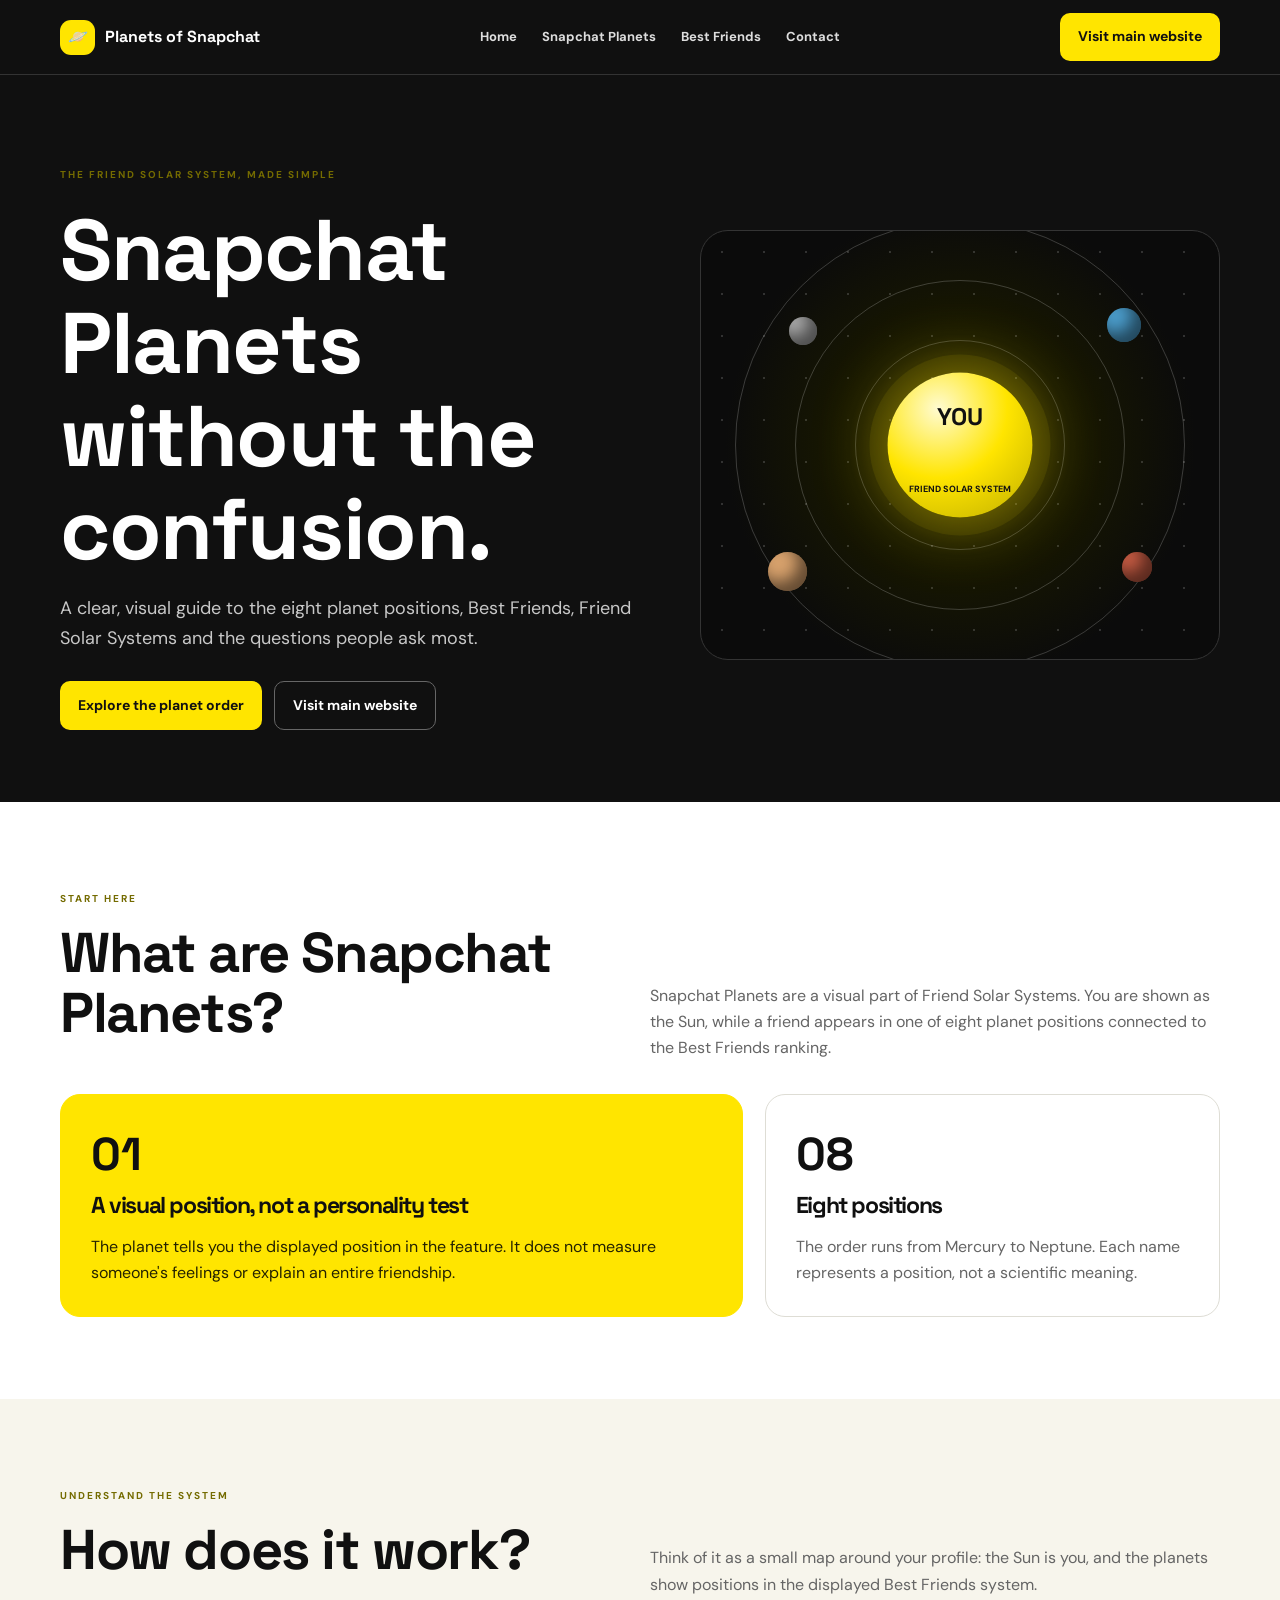
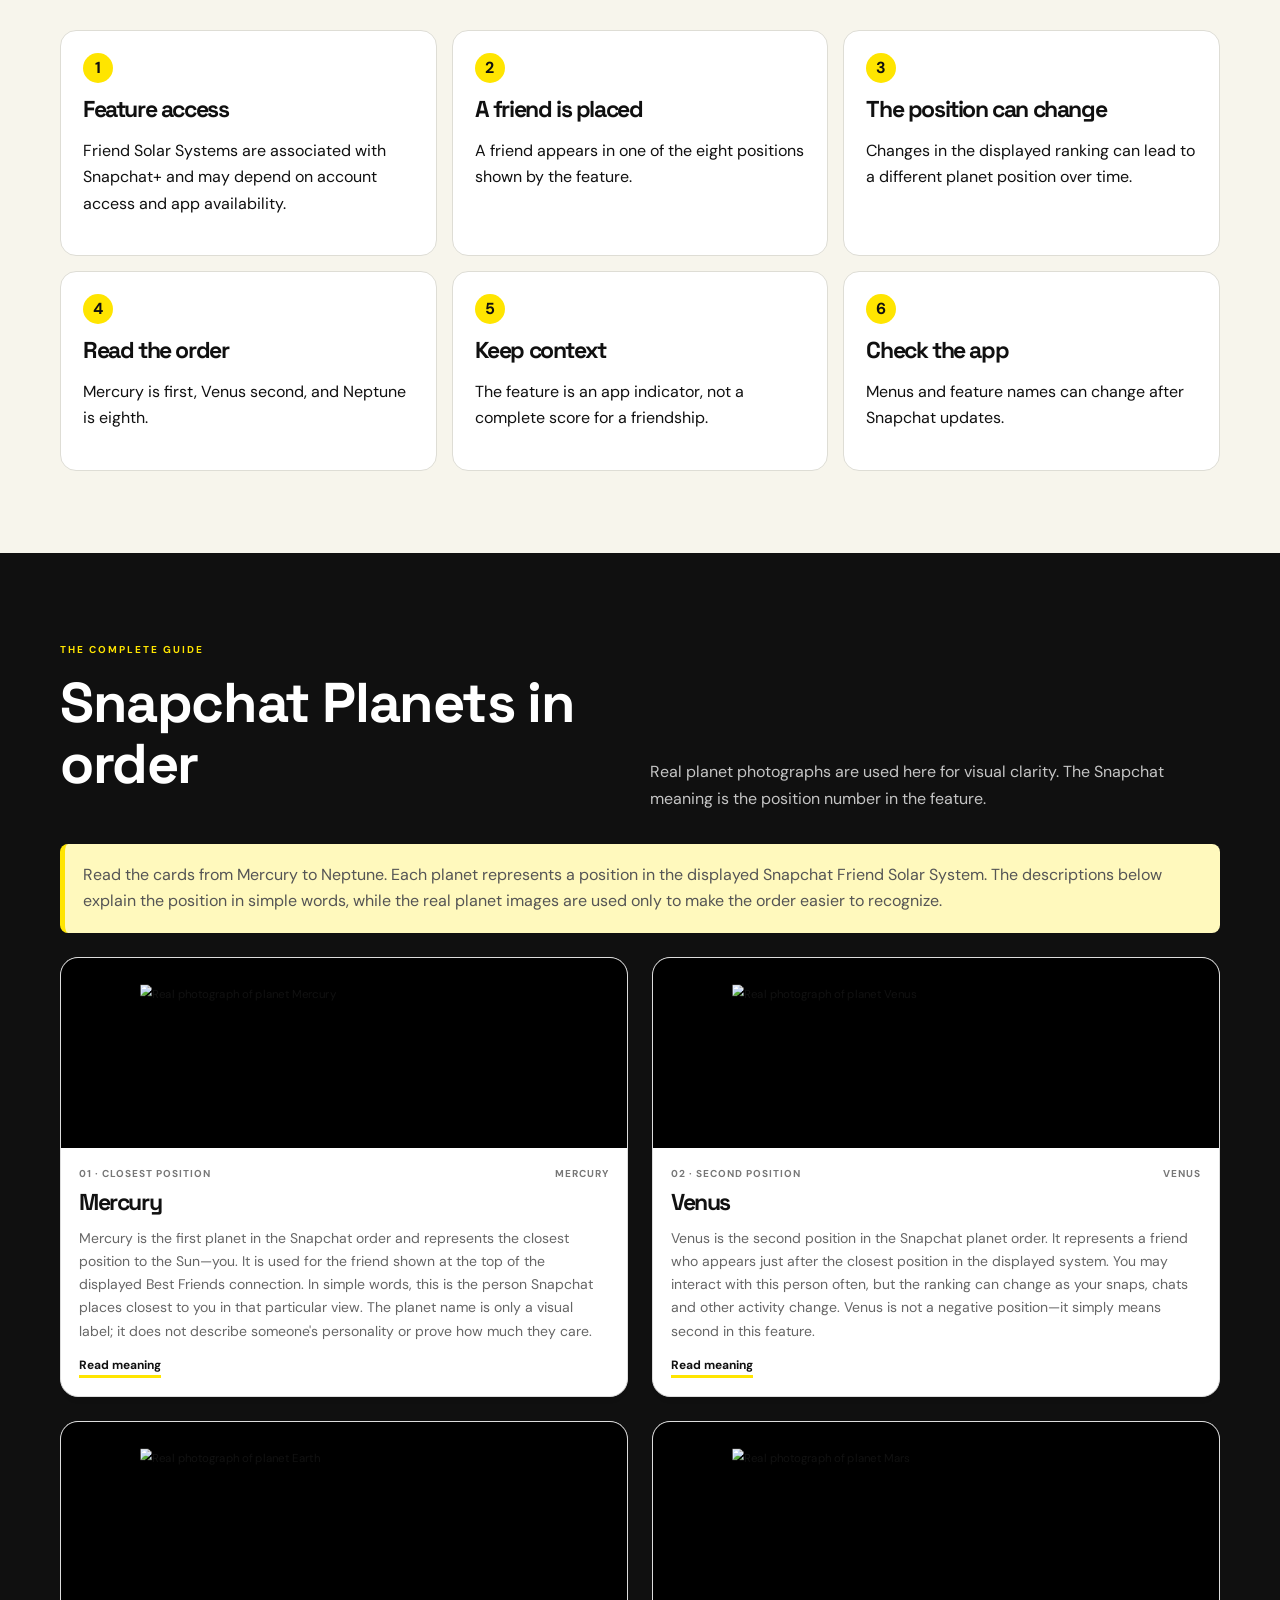
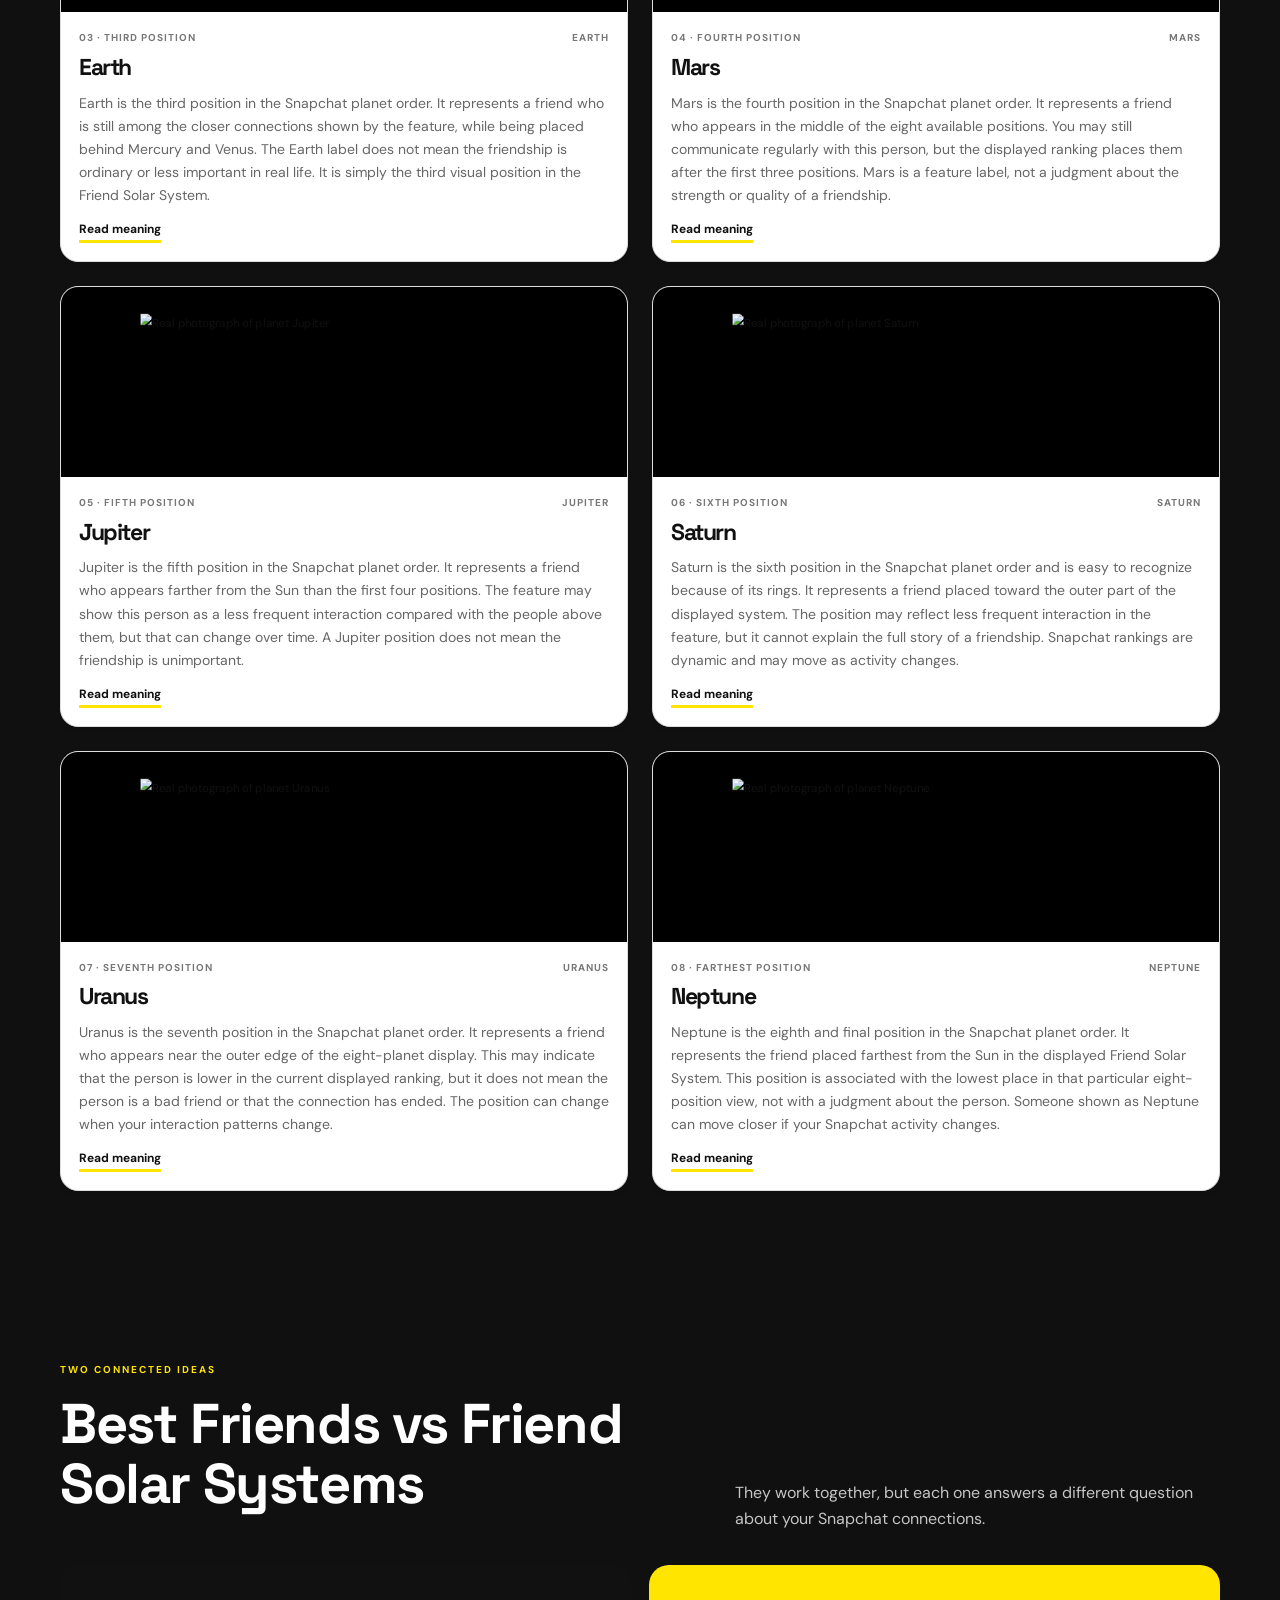
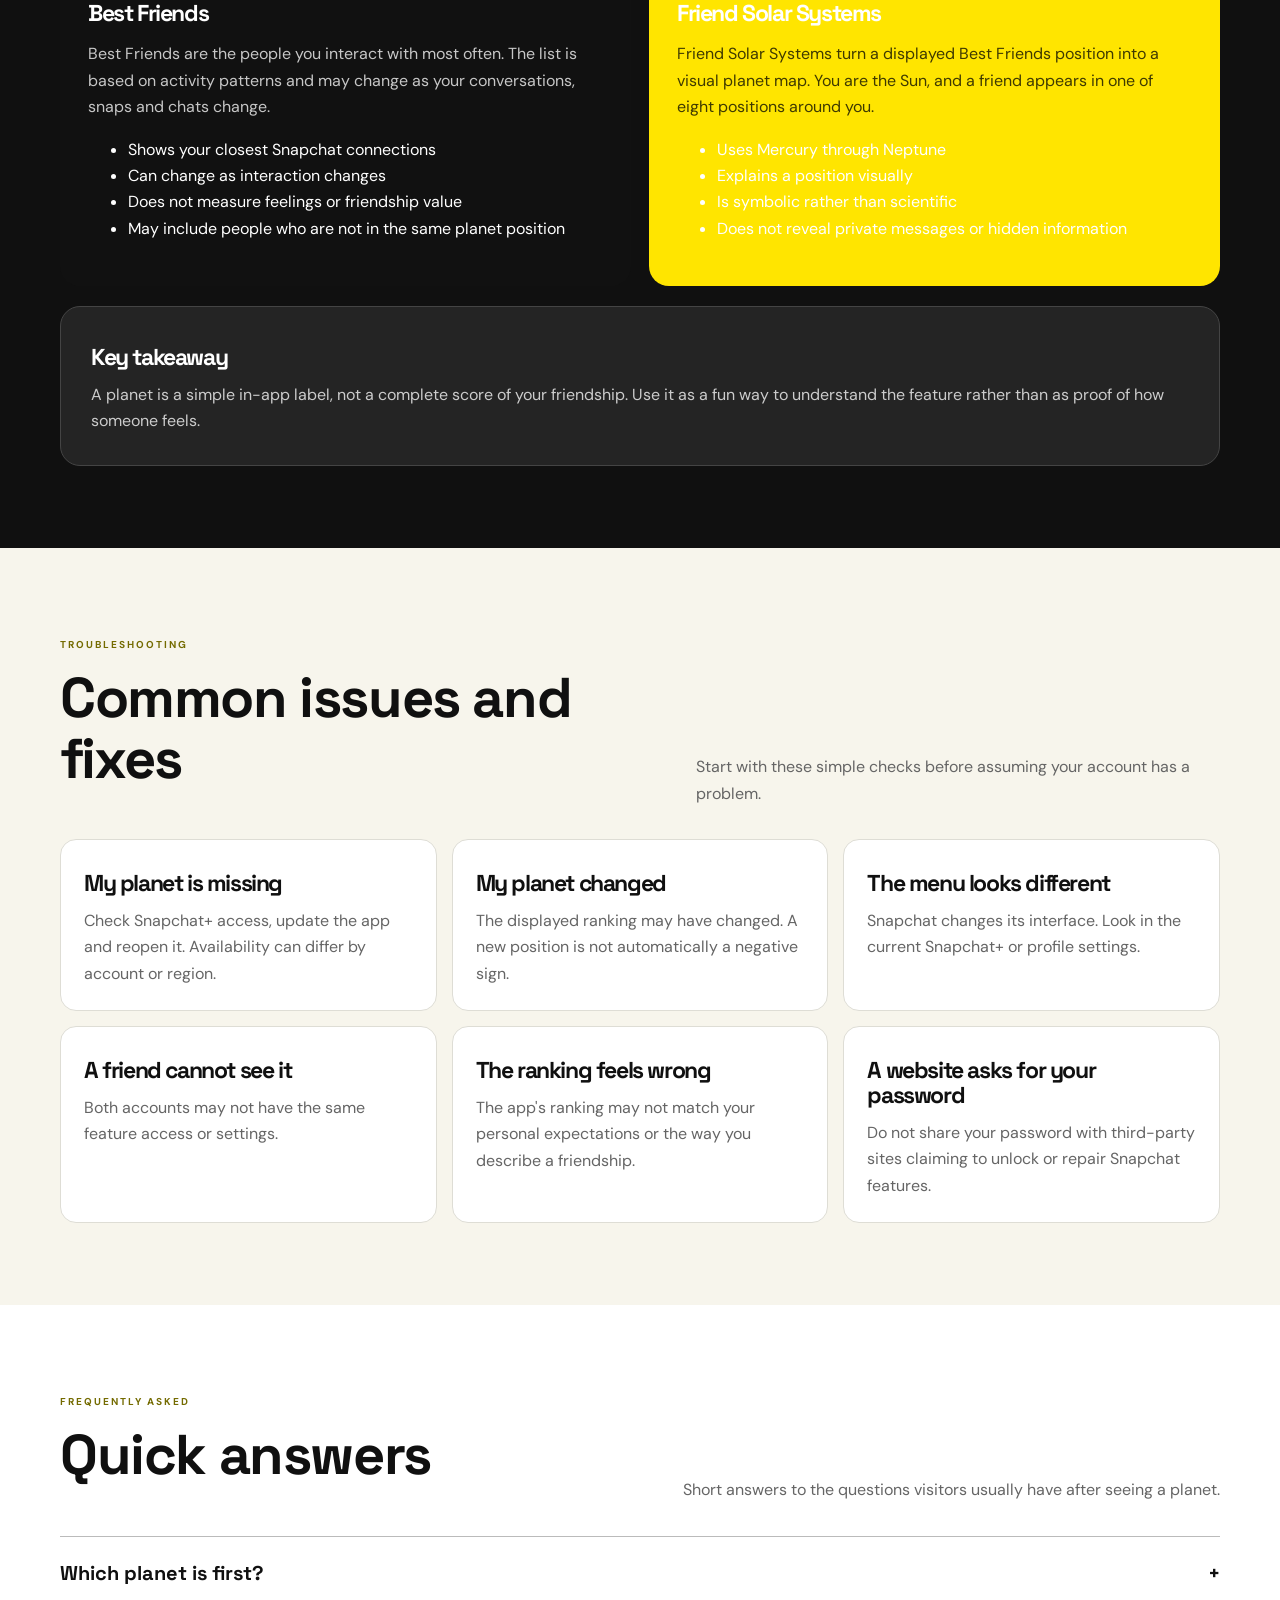
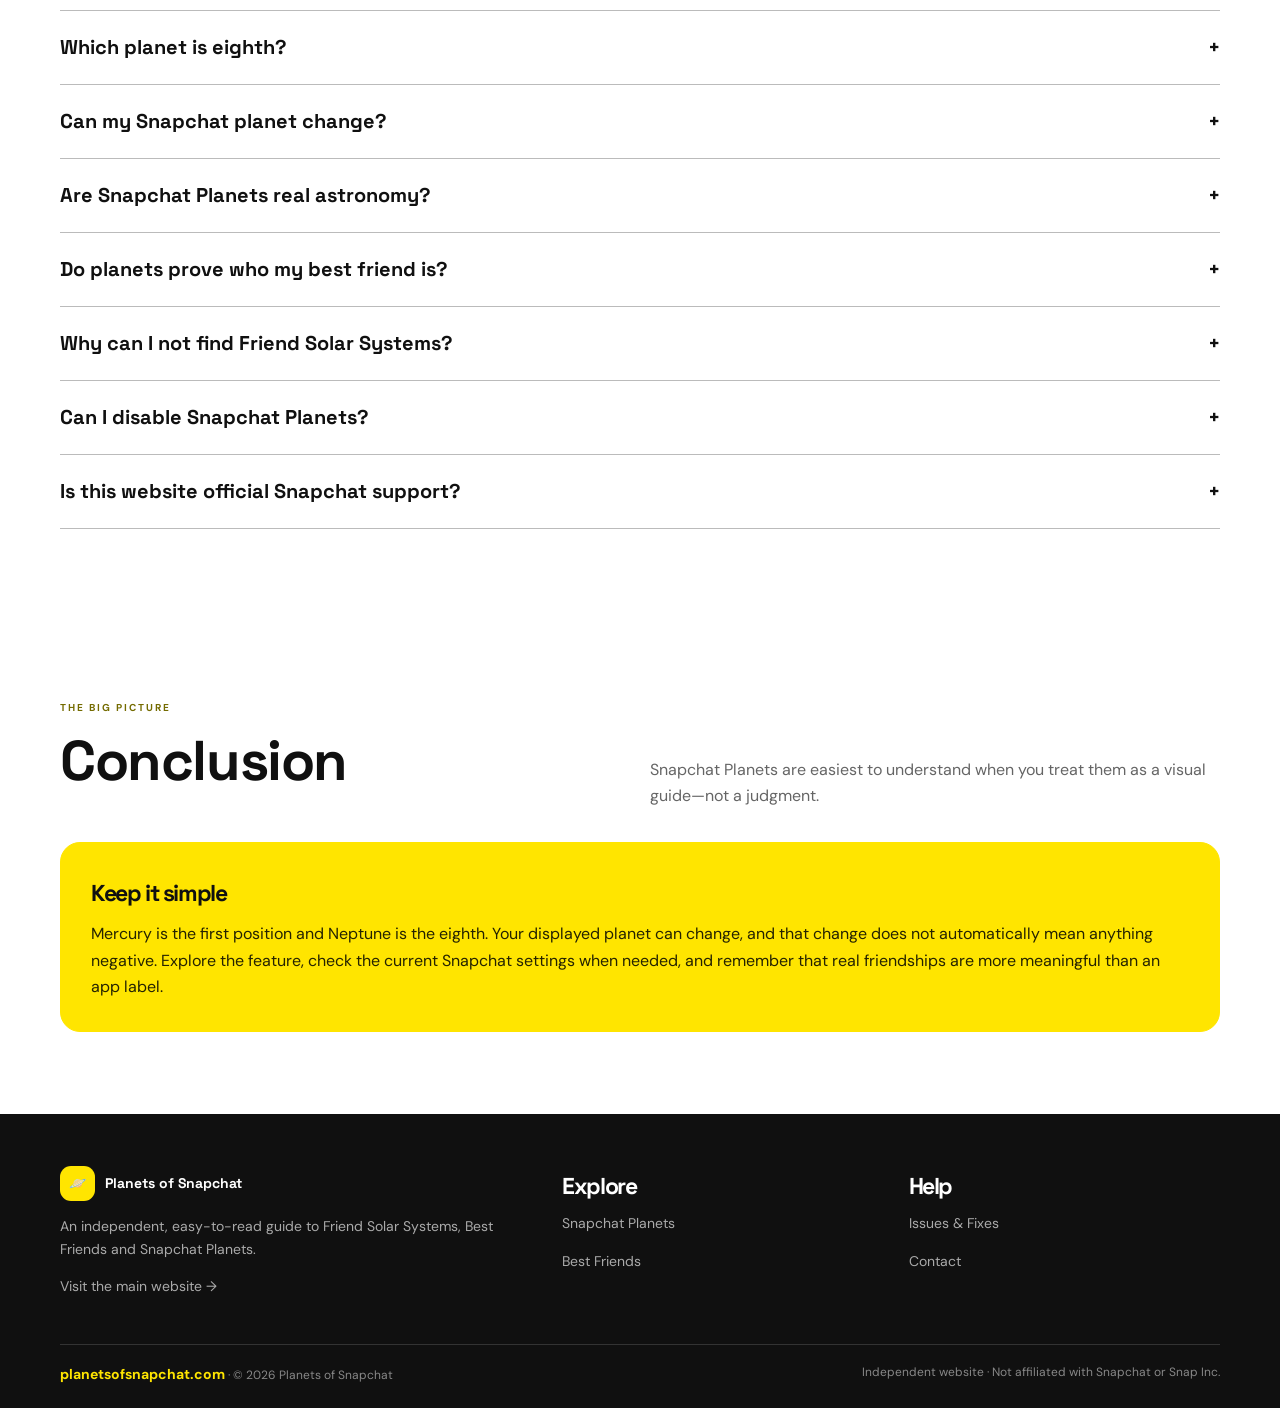
==== commit a1ab1a63: "Update index.html" ====
--- a/index.html
+++ b/index.html
@@ -1,7 +1,7 @@
-<!doctype html><html lang="en"><head><meta charset="utf-8"><meta name="viewport" content="width=device-width,initial-scale=1"><title>Snapchat Planets Explained | Planets of Snapchat</title><meta name="description" content="A visual and detailed guide to Snapchat Planets, Best Friends, order and common issues."><link rel="stylesheet" href="assets/style.css"></head><body><header class="header"><div class="wrap nav"><a class="brand" href="index.html"><span class="brand-mark">🪐</span>Planets of Snapchat</a><button class="menu" aria-label="Open menu">☰</button><nav class="links"><a href="index.html">Home</a><a href="snapchat-planets.html">Snapchat Planets</a><a href="best-friends.html">Best Friends</a><a href="contact.html">Contact</a></nav><a class="btn yellow" href="http://planetsofsnapchat.com/" target="_blank" rel="noopener">Visit main website</a></div></header><main><section class="hero"><div class="wrap hero-grid"><div><span class="eyebrow">The friend solar system, made simple</span><h1>Snapchat Planets without the confusion.</h1><p class="lead">A clear, visual guide to the eight planet positions, Best Friends, Friend Solar Systems and the questions people ask most.</p><div class="actions"><a class="btn yellow" href="#order">Explore the planet order</a><a class="btn outline" href="http://planetsofsnapchat.com/" target="_blank" rel="noopener">Visit main website</a></div></div><div class="hero-visual"><div class="orbit o1"></div><div class="orbit o2"></div><div class="orbit o3"></div><div class="sun">YOU<small>FRIEND SOLAR SYSTEM</small></div><i class="orb one"></i><i class="orb two"></i><i class="orb three"></i><i class="orb four"></i></div></div></section>
+<!doctype html><html lang="en"><head><meta charset="utf-8"><meta name="viewport" content="width=device-width,initial-scale=1"><title>Snapchat Planets Explained | Planets of Snapchat</title><meta name="description" content="A visual and detailed guide to Snapchat Planets, Best Friends, order and common issues."><link rel="stylesheet" href="style.css"></head><body><header class="header"><div class="wrap nav"><a class="brand" href="index.html"><span class="brand-mark">🪐</span>Planets of Snapchat</a><button class="menu" aria-label="Open menu">☰</button><nav class="links"><a href="index.html">Home</a><a href="snapchat-planets.html">Snapchat Planets</a><a href="best-friends.html">Best Friends</a><a href="contact.html">Contact</a></nav><a class="btn yellow" href="http://planetsofsnapchat.com/" target="_blank" rel="noopener">Visit main website</a></div></header><main><section class="hero"><div class="wrap hero-grid"><div><span class="eyebrow">The friend solar system, made simple</span><h1>Snapchat Planets without the confusion.</h1><p class="lead">A clear, visual guide to the eight planet positions, Best Friends, Friend Solar Systems and the questions people ask most.</p><div class="actions"><a class="btn yellow" href="#order">Explore the planet order</a><a class="btn outline" href="http://planetsofsnapchat.com/" target="_blank" rel="noopener">Visit main website</a></div></div><div class="hero-visual"><div class="orbit o1"></div><div class="orbit o2"></div><div class="orbit o3"></div><div class="sun">YOU<small>FRIEND SOLAR SYSTEM</small></div><i class="orb one"></i><i class="orb two"></i><i class="orb three"></i><i class="orb four"></i></div></div></section>
 <section class="section"><div class="wrap"><div class="section-head"><div><span class="eyebrow">Start here</span><h2>What are Snapchat Planets?</h2></div><p>Snapchat Planets are a visual part of Friend Solar Systems. You are shown as the Sun, while a friend appears in one of eight planet positions connected to the Best Friends ranking.</p></div><div class="intro-grid"><article class="feature big"><span class="number">01</span><h3>A visual position, not a personality test</h3><p>The planet tells you the displayed position in the feature. It does not measure someone's feelings or explain an entire friendship.</p></article><article class="feature"><span class="number">08</span><h3>Eight positions</h3><p>The order runs from Mercury to Neptune. Each name represents a position, not a scientific meaning.</p></article></div></div></section>
 <section class="section soft"><div class="wrap"><div class="section-head"><div><span class="eyebrow">Understand the system</span><h2>How does it work?</h2></div><p>Think of it as a small map around your profile: the Sun is you, and the planets show positions in the displayed Best Friends system.</p></div><div class="steps"><div class="step"><b>1</b><h3>Feature access</h3><p>Friend Solar Systems are associated with Snapchat+ and may depend on account access and app availability.</p></div><div class="step"><b>2</b><h3>A friend is placed</h3><p>A friend appears in one of the eight positions shown by the feature.</p></div><div class="step"><b>3</b><h3>The position can change</h3><p>Changes in the displayed ranking can lead to a different planet position over time.</p></div><div class="step"><b>4</b><h3>Read the order</h3><p>Mercury is first, Venus second, and Neptune is eighth.</p></div><div class="step"><b>5</b><h3>Keep context</h3><p>The feature is an app indicator, not a complete score for a friendship.</p></div><div class="step"><b>6</b><h3>Check the app</h3><p>Menus and feature names can change after Snapchat updates.</p></div></div></div></section>
 <section class="section black" id="order"><div class="wrap"><div class="section-head"><div><span class="eyebrow" style="color:#ffe500">The complete guide</span><h2>Snapchat Planets in order</h2></div><p>Real planet photographs are used here for visual clarity. The Snapchat meaning is the position number in the feature.</p></div><div class="notice" style="margin-bottom:24px">Read the cards from Mercury to Neptune. Each planet represents a position in the displayed Snapchat Friend Solar System. The descriptions below explain the position in simple words, while the real planet images are used only to make the order easier to recognize.</div><div class="order"><article class="planet"><div class="planet-image"><img src="https://upload.wikimedia.org/wikipedia/commons/4/4a/Mercury_in_true_color.jpg" alt="Real photograph of planet Mercury" loading="eager"></div><div class="planet-body"><div class="planet-meta"><span>01 · Closest position</span><span>Mercury</span></div><h3>Mercury</h3><p>Mercury is the first planet in the Snapchat order and represents the closest position to the Sun—you. It is used for the friend shown at the top of the displayed Best Friends connection. In simple words, this is the person Snapchat places closest to you in that particular view. The planet name is only a visual label; it does not describe someone's personality or prove how much they care.</p><a href="snapchat-planets.html#mercury">Read meaning</a></div></article><article class="planet"><div class="planet-image"><img src="https://upload.wikimedia.org/wikipedia/commons/8/85/Venus_globe.jpg" alt="Real photograph of planet Venus" loading="eager"></div><div class="planet-body"><div class="planet-meta"><span>02 · Second position</span><span>Venus</span></div><h3>Venus</h3><p>Venus is the second position in the Snapchat planet order. It represents a friend who appears just after the closest position in the displayed system. You may interact with this person often, but the ranking can change as your snaps, chats and other activity change. Venus is not a negative position—it simply means second in this feature.</p><a href="snapchat-planets.html#venus">Read meaning</a></div></article><article class="planet"><div class="planet-image"><img src="https://upload.wikimedia.org/wikipedia/commons/9/97/The_Earth_seen_from_Apollo_17.jpg" alt="Real photograph of planet Earth" loading="eager"></div><div class="planet-body"><div class="planet-meta"><span>03 · Third position</span><span>Earth</span></div><h3>Earth</h3><p>Earth is the third position in the Snapchat planet order. It represents a friend who is still among the closer connections shown by the feature, while being placed behind Mercury and Venus. The Earth label does not mean the friendship is ordinary or less important in real life. It is simply the third visual position in the Friend Solar System.</p><a href="snapchat-planets.html#earth">Read meaning</a></div></article><article class="planet"><div class="planet-image"><img src="https://upload.wikimedia.org/wikipedia/commons/0/02/OSIRIS_Mars_true_color.jpg" alt="Real photograph of planet Mars" loading="eager"></div><div class="planet-body"><div class="planet-meta"><span>04 · Fourth position</span><span>Mars</span></div><h3>Mars</h3><p>Mars is the fourth position in the Snapchat planet order. It represents a friend who appears in the middle of the eight available positions. You may still communicate regularly with this person, but the displayed ranking places them after the first three positions. Mars is a feature label, not a judgment about the strength or quality of a friendship.</p><a href="snapchat-planets.html#mars">Read meaning</a></div></article><article class="planet"><div class="planet-image"><img src="https://upload.wikimedia.org/wikipedia/commons/e/e2/Jupiter.jpg" alt="Real photograph of planet Jupiter" loading="eager"></div><div class="planet-body"><div class="planet-meta"><span>05 · Fifth position</span><span>Jupiter</span></div><h3>Jupiter</h3><p>Jupiter is the fifth position in the Snapchat planet order. It represents a friend who appears farther from the Sun than the first four positions. The feature may show this person as a less frequent interaction compared with the people above them, but that can change over time. A Jupiter position does not mean the friendship is unimportant.</p><a href="snapchat-planets.html#jupiter">Read meaning</a></div></article><article class="planet"><div class="planet-image"><img src="https://upload.wikimedia.org/wikipedia/commons/c/c7/Saturn_during_Equinox.jpg" alt="Real photograph of planet Saturn" loading="eager"></div><div class="planet-body"><div class="planet-meta"><span>06 · Sixth position</span><span>Saturn</span></div><h3>Saturn</h3><p>Saturn is the sixth position in the Snapchat planet order and is easy to recognize because of its rings. It represents a friend placed toward the outer part of the displayed system. The position may reflect less frequent interaction in the feature, but it cannot explain the full story of a friendship. Snapchat rankings are dynamic and may move as activity changes.</p><a href="snapchat-planets.html#saturn">Read meaning</a></div></article><article class="planet"><div class="planet-image"><img src="https://upload.wikimedia.org/wikipedia/commons/3/3d/Uranus2.jpg" alt="Real photograph of planet Uranus" loading="eager"></div><div class="planet-body"><div class="planet-meta"><span>07 · Seventh position</span><span>Uranus</span></div><h3>Uranus</h3><p>Uranus is the seventh position in the Snapchat planet order. It represents a friend who appears near the outer edge of the eight-planet display. This may indicate that the person is lower in the current displayed ranking, but it does not mean the person is a bad friend or that the connection has ended. The position can change when your interaction patterns change.</p><a href="snapchat-planets.html#uranus">Read meaning</a></div></article><article class="planet"><div class="planet-image"><img src="https://upload.wikimedia.org/wikipedia/commons/5/56/Neptune_Full.jpg" alt="Real photograph of planet Neptune" loading="eager"></div><div class="planet-body"><div class="planet-meta"><span>08 · Farthest position</span><span>Neptune</span></div><h3>Neptune</h3><p>Neptune is the eighth and final position in the Snapchat planet order. It represents the friend placed farthest from the Sun in the displayed Friend Solar System. This position is associated with the lowest place in that particular eight-position view, not with a judgment about the person. Someone shown as Neptune can move closer if your Snapchat activity changes.</p><a href="snapchat-planets.html#neptune">Read meaning</a></div></article></div></div></section>
 <section class="section black"><div class="wrap"><div class="section-head"><div><span class="eyebrow" style="color:#ffe500">Two connected ideas</span><h2>Best Friends vs Friend Solar Systems</h2></div><p>They work together, but each one answers a different question about your Snapchat connections.</p></div><div class="compare"><article><h3>Best Friends</h3><p>Best Friends are the people you interact with most often. The list is based on activity patterns and may change as your conversations, snaps and chats change.</p><ul><li>Shows your closest Snapchat connections</li><li>Can change as interaction changes</li><li>Does not measure feelings or friendship value</li><li>May include people who are not in the same planet position</li></ul></article><article><h3>Friend Solar Systems</h3><p>Friend Solar Systems turn a displayed Best Friends position into a visual planet map. You are the Sun, and a friend appears in one of eight positions around you.</p><ul><li>Uses Mercury through Neptune</li><li>Explains a position visually</li><li>Is symbolic rather than scientific</li><li>Does not reveal private messages or hidden information</li></ul></article></div><div class="feature" style="margin-top:20px;background:#242424;border-color:#444;color:#fff"><h3>Key takeaway</h3><p style="color:#ccc;margin:0">A planet is a simple in-app label, not a complete score of your friendship. Use it as a fun way to understand the feature rather than as proof of how someone feels.</p></div></div></section>
 <section class="section soft" id="issues"><div class="wrap"><div class="section-head"><div><span class="eyebrow">Troubleshooting</span><h2>Common issues and fixes</h2></div><p>Start with these simple checks before assuming your account has a problem.</p></div><div class="issue-grid"><article class="issue"><h3>My planet is missing</h3><p>Check Snapchat+ access, update the app and reopen it. Availability can differ by account or region.</p></article><article class="issue"><h3>My planet changed</h3><p>The displayed ranking may have changed. A new position is not automatically a negative sign.</p></article><article class="issue"><h3>The menu looks different</h3><p>Snapchat changes its interface. Look in the current Snapchat+ or profile settings.</p></article><article class="issue"><h3>A friend cannot see it</h3><p>Both accounts may not have the same feature access or settings.</p></article><article class="issue"><h3>The ranking feels wrong</h3><p>The app's ranking may not match your personal expectations or the way you describe a friendship.</p></article><article class="issue"><h3>A website asks for your password</h3><p>Do not share your password with third-party sites claiming to unlock or repair Snapchat features.</p></article></div></div></section>
-<section class="section"><div class="wrap"><div class="section-head"><div><span class="eyebrow">Frequently asked</span><h2>Quick answers</h2></div><p>Short answers to the questions visitors usually have after seeing a planet.</p></div><div class="faq"><details><summary>Which planet is first?</summary><p>Mercury is the first position in the eight-planet order.</p></details><details><summary>Which planet is eighth?</summary><p>Neptune is the eighth and final position in the displayed order.</p></details><details><summary>Can my Snapchat planet change?</summary><p>Yes. The displayed position can change when the relevant ranking changes or the feature is displayed differently.</p></details><details><summary>Are Snapchat Planets real astronomy?</summary><p>No. The feature uses planet names and visuals symbolically. It is not a scientific model of friendship.</p></details><details><summary>Do planets prove who my best friend is?</summary><p>They show an in-app position, but they cannot fully describe a friendship or someone's feelings.</p></details><details><summary>Why can I not find Friend Solar Systems?</summary><p>Check whether Snapchat+ is available for your account, update Snapchat and review the current profile or Snapchat+ settings.</p></details><details><summary>Can I disable Snapchat Planets?</summary><p>Look for the Friend Solar Systems or Snapchat+ controls in your current app settings. The exact menu can change between versions.</p></details><details><summary>Is this website official Snapchat support?</summary><p>No. This is an independent informational guide. For account-specific help, use Snapchat's official support channels.</p></details></div></div></section><section class="section"><div class="wrap"><div class="section-head"><div><span class="eyebrow">The big picture</span><h2>Conclusion</h2></div><p>Snapchat Planets are easiest to understand when you treat them as a visual guide—not a judgment.</p></div><div class="feature big"><h3>Keep it simple</h3><p>Mercury is the first position and Neptune is the eighth. Your displayed planet can change, and that change does not automatically mean anything negative. Explore the feature, check the current Snapchat settings when needed, and remember that real friendships are more meaningful than an app label.</p></div></div></section></main><footer class="footer"><div class="wrap"><div class="footer-grid"><div><a class="brand" href="index.html"><span class="brand-mark">🪐</span>Planets of Snapchat</a><p>An independent, easy-to-read guide to Friend Solar Systems, Best Friends and Snapchat Planets.</p><p><a href="http://planetsofsnapchat.com/" target="_blank" rel="noopener">Visit the main website →</a></p></div><div><h3>Explore</h3><p><a href="snapchat-planets.html">Snapchat Planets</a></p><p><a href="best-friends.html">Best Friends</a></p></div><div><h3>Help</h3><p><a href="index.html#issues">Issues & Fixes</a></p><p><a href="contact.html">Contact</a></p></div></div><div class="bottom"><span><a href="http://planetsofsnapchat.com/" target="_blank" rel="noopener">planetsofsnapchat.com</a> · © 2026 Planets of Snapchat</span><span>Independent website · Not affiliated with Snapchat or Snap Inc.</span></div></div></footer><script src="assets/script.js"></script></body></html>+<section class="section"><div class="wrap"><div class="section-head"><div><span class="eyebrow">Frequently asked</span><h2>Quick answers</h2></div><p>Short answers to the questions visitors usually have after seeing a planet.</p></div><div class="faq"><details><summary>Which planet is first?</summary><p>Mercury is the first position in the eight-planet order.</p></details><details><summary>Which planet is eighth?</summary><p>Neptune is the eighth and final position in the displayed order.</p></details><details><summary>Can my Snapchat planet change?</summary><p>Yes. The displayed position can change when the relevant ranking changes or the feature is displayed differently.</p></details><details><summary>Are Snapchat Planets real astronomy?</summary><p>No. The feature uses planet names and visuals symbolically. It is not a scientific model of friendship.</p></details><details><summary>Do planets prove who my best friend is?</summary><p>They show an in-app position, but they cannot fully describe a friendship or someone's feelings.</p></details><details><summary>Why can I not find Friend Solar Systems?</summary><p>Check whether Snapchat+ is available for your account, update Snapchat and review the current profile or Snapchat+ settings.</p></details><details><summary>Can I disable Snapchat Planets?</summary><p>Look for the Friend Solar Systems or Snapchat+ controls in your current app settings. The exact menu can change between versions.</p></details><details><summary>Is this website official Snapchat support?</summary><p>No. This is an independent informational guide. For account-specific help, use Snapchat's official support channels.</p></details></div></div></section><section class="section"><div class="wrap"><div class="section-head"><div><span class="eyebrow">The big picture</span><h2>Conclusion</h2></div><p>Snapchat Planets are easiest to understand when you treat them as a visual guide—not a judgment.</p></div><div class="feature big"><h3>Keep it simple</h3><p>Mercury is the first position and Neptune is the eighth. Your displayed planet can change, and that change does not automatically mean anything negative. Explore the feature, check the current Snapchat settings when needed, and remember that real friendships are more meaningful than an app label.</p></div></div></section></main><footer class="footer"><div class="wrap"><div class="footer-grid"><div><a class="brand" href="index.html"><span class="brand-mark">🪐</span>Planets of Snapchat</a><p>An independent, easy-to-read guide to Friend Solar Systems, Best Friends and Snapchat Planets.</p><p><a href="http://planetsofsnapchat.com/" target="_blank" rel="noopener">Visit the main website →</a></p></div><div><h3>Explore</h3><p><a href="snapchat-planets.html">Snapchat Planets</a></p><p><a href="best-friends.html">Best Friends</a></p></div><div><h3>Help</h3><p><a href="index.html#issues">Issues & Fixes</a></p><p><a href="contact.html">Contact</a></p></div></div><div class="bottom"><span><a href="http://planetsofsnapchat.com/" target="_blank" rel="noopener">planetsofsnapchat.com</a> · © 2026 Planets of Snapchat</span><span>Independent website · Not affiliated with Snapchat or Snap Inc.</span></div></div></footer><script src="assets/script.js"></script></body></html>
--- a/style.css
+++ b/style.css
@@ -0,0 +1,19 @@
+
+@import url('https://fonts.googleapis.com/css2?family=DM+Sans:wght@400;500;700&family=Space+Grotesk:wght@500;600;700&display=swap');
+:root{--yellow:#ffe500;--ink:#101010;--soft:#f7f5ec;--line:#deddd5;--muted:#656565}
+*{box-sizing:border-box}body{margin:0;color:var(--ink);font-family:'DM Sans',Arial,sans-serif;line-height:1.65;background:#fff}a{text-decoration:none;color:inherit}
+.wrap{width:min(1160px,calc(100% - 36px));margin:auto}h1,h2,h3{font-family:'Space Grotesk',Arial,sans-serif;line-height:1.08;letter-spacing:-1.4px}h1{font-size:clamp(44px,7vw,86px);margin:18px 0}h2{font-size:clamp(32px,4.4vw,56px);margin:12px 0 18px}h3{font-size:23px;margin:8px 0 12px}.eyebrow{text-transform:uppercase;letter-spacing:2px;font-size:10px;font-weight:700;color:#746b00}
+.header{position:sticky;top:0;z-index:50;background:var(--ink);color:#fff;border-bottom:1px solid #333}.nav{height:74px;display:flex;align-items:center;justify-content:space-between;gap:22px}.brand{font-family:'Space Grotesk';font-weight:700;display:flex;align-items:center;gap:10px;white-space:nowrap}.brand-mark{display:grid;place-items:center;width:35px;height:35px;border-radius:11px;background:var(--yellow);color:#111}.links{display:flex;gap:25px;font-size:13px;font-weight:700;color:#ddd}.links a:hover{color:var(--yellow)}.menu{display:none;background:#222;color:#fff;border:1px solid #555;border-radius:9px;padding:8px 11px;font-size:19px}.btn{display:inline-flex;align-items:center;justify-content:center;border-radius:10px;padding:12px 18px;font-weight:700;font-size:14px}.yellow{background:var(--yellow);color:#111}.darkbtn{background:#111;color:#fff}.outline{border:1px solid #666;color:#fff}
+.hero{background:var(--ink);color:#fff;padding:85px 0 72px}.hero-grid{display:grid;grid-template-columns:1.05fr .95fr;gap:65px;align-items:center}.lead{font-size:18px;color:#c8c8c8;max-width:620px}.actions{display:flex;gap:12px;flex-wrap:wrap;margin-top:28px}
+.hero-visual{min-height:430px;border:1px solid #343434;border-radius:28px;position:relative;overflow:hidden;background:radial-gradient(circle at 50% 50%,#494300 0,#181800 33%,#0b0b0b 70%)}.hero-visual:before{content:"";position:absolute;inset:0;background-image:radial-gradient(#fff 1px,transparent 1px);background-size:42px 42px;opacity:.16}.orbit{position:absolute;left:50%;top:50%;border:1px solid #ffffff32;border-radius:50%;transform:translate(-50%,-50%)}.o1{width:210px;height:210px}.o2{width:330px;height:330px}.o3{width:450px;height:450px}.sun{position:absolute;left:50%;top:50%;transform:translate(-50%,-50%);width:145px;height:145px;border-radius:50%;display:grid;place-items:center;text-align:center;background:radial-gradient(circle at 35% 25%,#fffbd1,#ffe500 48%,#bfae00);box-shadow:0 0 75px #ffe50070,0 0 0 18px #ffe50014;color:#111;font-family:'Space Grotesk';font-weight:700;font-size:24px}.sun small{display:block;font:700 9px 'DM Sans'}.orb{position:absolute;border-radius:50%;box-shadow:inset -9px -9px 15px #0008}.orb.one{width:28px;height:28px;background:#aaa;left:17%;top:20%}.orb.two{width:34px;height:34px;background:#4a9bc9;right:15%;top:18%}.orb.three{width:30px;height:30px;background:#c35a42;right:13%;bottom:18%}.orb.four{width:39px;height:39px;background:#d7a16c;left:13%;bottom:16%}
+.section{padding:82px 0}.soft{background:var(--soft)}.black{background:var(--ink);color:#fff}.section-head{display:flex;justify-content:space-between;align-items:end;gap:35px;margin-bottom:32px}.section-head p{max-width:570px;color:var(--muted);margin:0}.black .section-head p{color:#c5c5c5}
+.intro-grid{display:grid;grid-template-columns:1.2fr .8fr;gap:22px}.feature{border:1px solid var(--line);border-radius:20px;padding:30px;background:#fff}.feature.big{background:var(--yellow);border-color:var(--yellow)}.feature p{color:var(--muted);margin-bottom:0}.feature.big p{color:#252300}.number{font:700 46px 'Space Grotesk';display:block;margin-bottom:10px}
+.steps{display:grid;grid-template-columns:repeat(3,1fr);gap:15px}.step{padding:22px;border:1px solid var(--line);border-radius:16px;background:#fff}.step b{display:grid;place-items:center;width:30px;height:30px;border-radius:50%;background:var(--yellow);margin-bottom:14px}
+.order{display:grid;grid-template-columns:repeat(2,1fr);gap:24px}.planet{background:#fff;color:#111;border-radius:18px;overflow:hidden;border:1px solid #ddd;box-shadow:0 7px 0 #0000000b}.planet-image{height:190px;background:#000;display:flex;align-items:center;justify-content:center;overflow:hidden}.planet-image img{display:block;width:100%;height:100%;object-fit:contain;object-position:center;transform:scale(.72);background:#000;transition:transform .3s}.planet:hover img{transform:scale(.78)}.planet-body{padding:18px}.planet-meta{display:flex;justify-content:space-between;gap:10px;color:#777;font-size:10px;text-transform:uppercase;letter-spacing:1px;font-weight:700}.planet-body p{color:#666;font-size:14px;margin:8px 0 0}.planet-body a{display:inline-block;margin-top:13px;font-size:12px;font-weight:700;border-bottom:3px solid var(--yellow)}
+.compare{display:grid;grid-template-columns:1fr 1fr;gap:18px}.compare article{padding:28px;border-radius:20px}.compare article:first-child{background:#111;color:#fff}.compare article:last-child{background:var(--yellow)}.compare p{color:#c7c7c7}.compare article:last-child p{color:#3f3a00}
+.issue-grid{display:grid;grid-template-columns:repeat(3,1fr);gap:15px}.issue{border:1px solid var(--line);border-radius:16px;padding:23px;background:#fff}.issue p{color:var(--muted);margin:0}
+.faq{border-top:1px solid #bbb}.faq details{border-bottom:1px solid #bbb;padding:20px 0}.faq summary{cursor:pointer;font-family:'Space Grotesk';font-weight:700;font-size:20px;list-style:none;display:flex;justify-content:space-between;gap:20px}.faq summary:after{content:'+'}.faq details[open] summary:after{content:'−'}.faq p{color:var(--muted);max-width:850px;margin:14px 0 0}
+.page-hero{background:var(--ink);color:#fff;padding:72px 0}.content{display:grid;grid-template-columns:minmax(0,1fr) 260px;gap:45px}.prose{max-width:850px}.prose p,.prose li{color:#555}.prose h2{margin-top:42px}.side{border:1px solid var(--line);border-radius:16px;padding:20px;height:max-content;position:sticky;top:95px}.side a{display:block;padding:10px 0;border-bottom:1px solid var(--line);font-weight:700;font-size:14px}.notice{background:#fff9bd;border-left:5px solid var(--yellow);padding:18px;border-radius:8px;color:#555}
+.form{display:grid;gap:15px;max-width:700px}.form input,.form textarea{width:100%;padding:13px;border:1px solid #d5d5d5;border-radius:9px;margin-top:6px;font:inherit}.footer{background:var(--ink);color:#fff;padding:52px 0 22px}.footer-grid{display:grid;grid-template-columns:1.5fr 1fr 1fr;gap:35px}.footer p,.footer a{color:#aaa;font-size:14px}.footer .brand{color:#fff}.bottom{border-top:1px solid #333;margin-top:32px;padding-top:18px;color:#888;font-size:12px;display:flex;justify-content:space-between;gap:15px}.bottom a{color:var(--yellow);font-weight:700}
+@media(max-width:900px){.order{grid-template-columns:1fr}.links{display:none;position:absolute;top:74px;left:0;right:0;background:#101010;padding:20px;flex-direction:column}.links.open{display:flex}.menu{display:block}.nav>.btn{display:none}.hero-grid,.intro-grid,.content{grid-template-columns:1fr}.order{grid-template-columns:repeat(2,1fr)}.steps,.issue-grid{grid-template-columns:1fr 1fr}.side{position:static}}
+@media(max-width:560px){.order{grid-template-columns:1fr}.wrap{width:calc(100% - 28px)}.hero{padding:60px 0}.hero-visual{min-height:320px}.o3{width:340px;height:340px}.section{padding:60px 0}.section-head{display:block}.section-head p{margin-top:14px}.order,.steps,.issue-grid,.compare{grid-template-columns:1fr}.planet-image{height:210px}.footer-grid{grid-template-columns:1fr}.bottom{display:block}.bottom span{display:block;margin-top:10px}}
